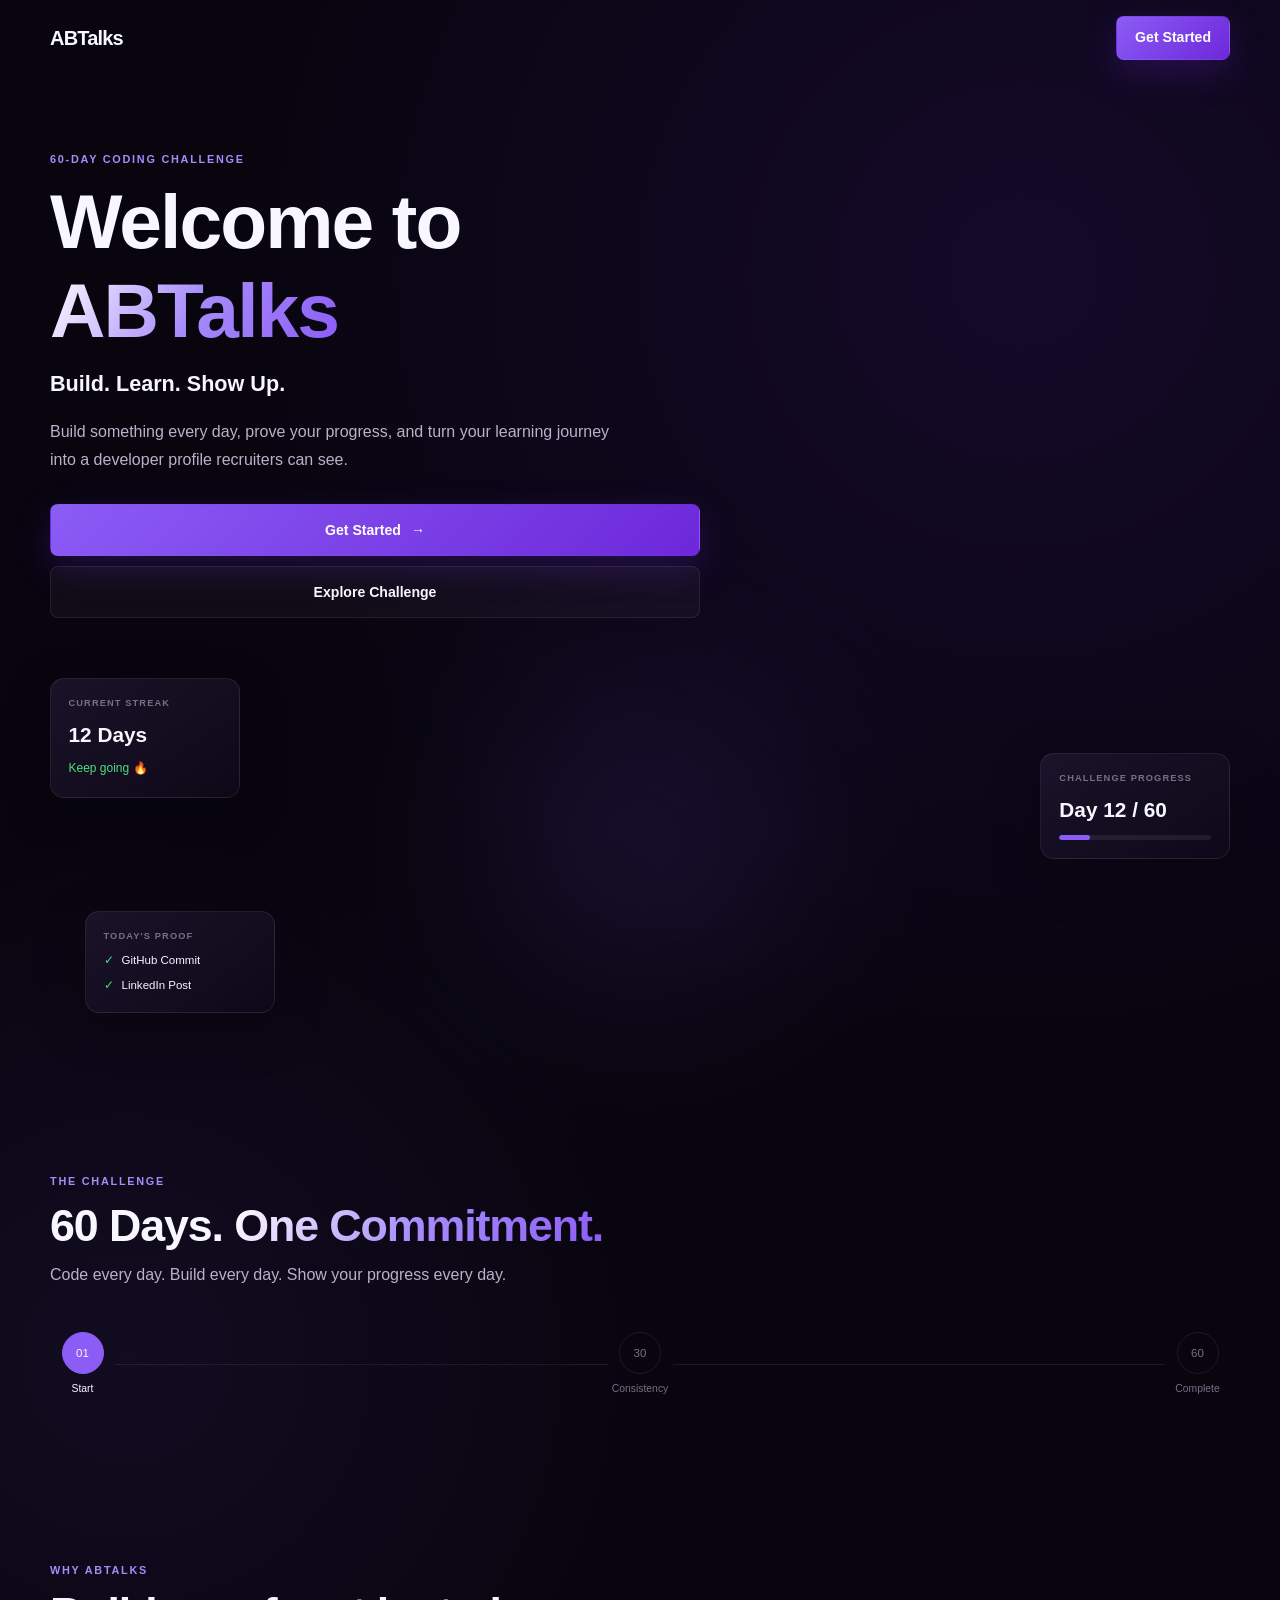
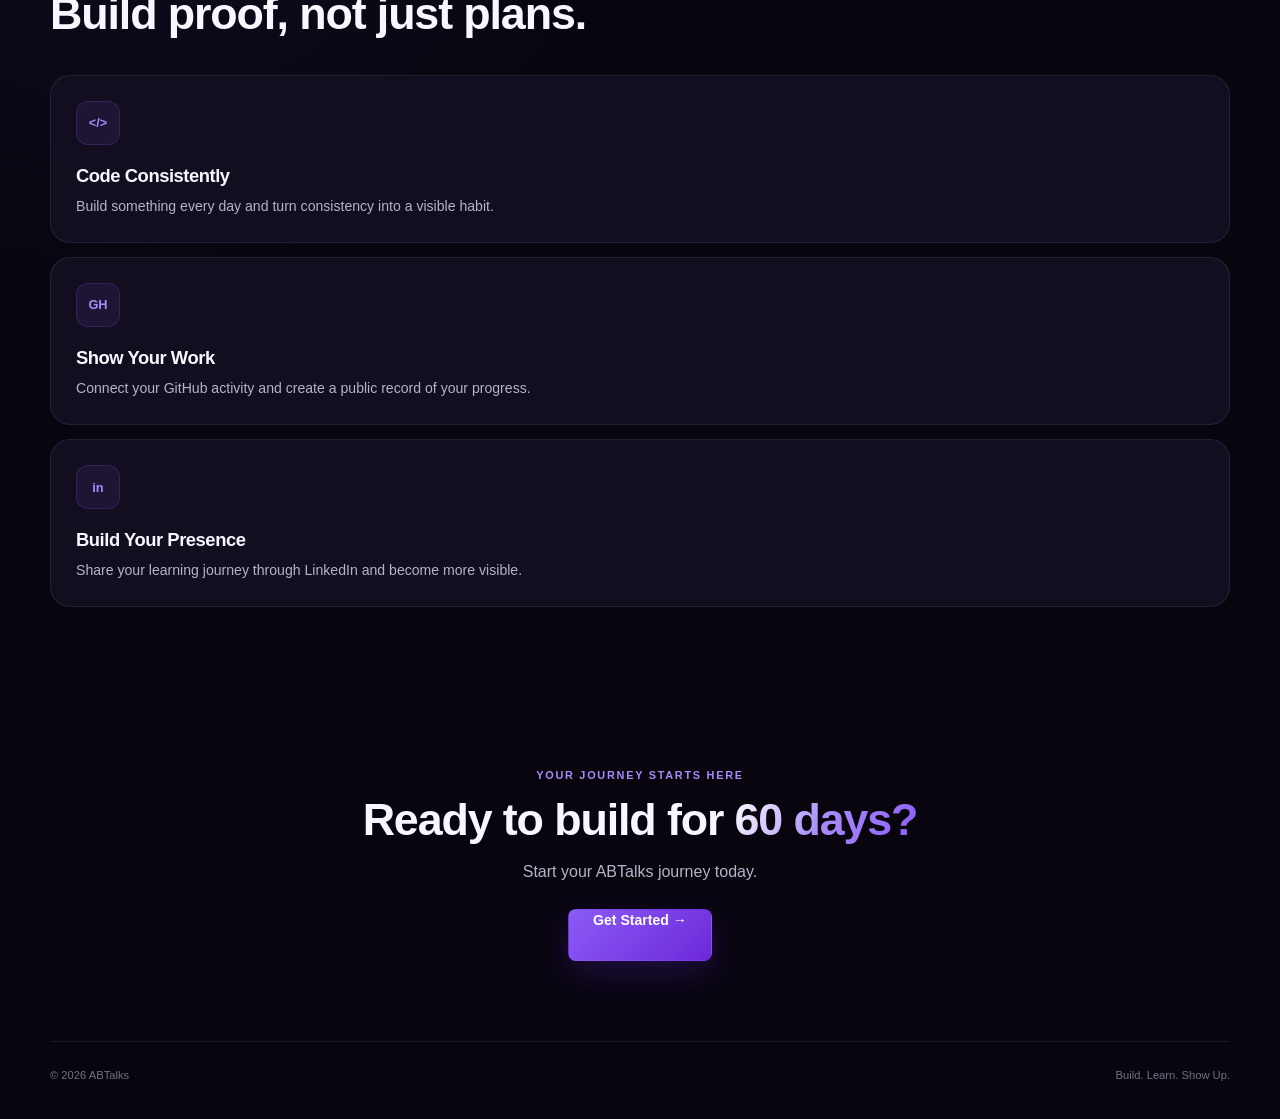
==== index.html @ b08df037 "Updated project structure and files" ====
<!DOCTYPE html>
<html lang="en">
<head>
    <meta charset="UTF-8">
    <meta name="viewport" content="width=device-width, initial-scale=1.0">

    <title>Welcome to ABTalks</title>

    <link rel="stylesheet" href="css/style.css">
    <link rel="stylesheet" href="css/responsive.css">
</head>

<body>

    <!-- =========================
         LANDING PAGE
    ========================== -->

    <main class="landing-page">

        <!-- Navigation -->
        <header class="landing-header">

            <div class="brand">
                <span class="brand-name">ABTalks</span>
            </div>

            <nav class="landing-nav">
                <a href="#home">Home</a>
                <a href="#challenge">Challenge</a>
                <a href="#features">Features</a>
                <a href="#about">About</a>
            </nav>

            <div class="header-actions">
                <a href="login.html" class="btn btn-secondary">
                    Sign In
                </a>

                <a href="login.html" class="btn btn-primary">
                    Get Started
                </a>
            </div>

        </header>


        <!-- Main Hero -->
        <section class="hero-section" id="home">

            <div class="hero-content">

                <span class="eyebrow">
                    60-DAY CODING CHALLENGE
                </span>

                <h1>
                    Welcome to
                    <span class="gradient-text">ABTalks</span>
                </h1>

                <p class="hero-title">
                    Build. Learn. Show Up.
                </p>

                <p class="hero-description">
                    Build something every day, prove your progress,
                    and turn your learning journey into a developer
                    profile recruiters can see.
                </p>

                <div class="hero-actions">

                    <a href="login.html" class="btn btn-primary btn-large">
                        Get Started
                        <span>→</span>
                    </a>

                    <a href="#challenge" class="btn btn-secondary btn-large">
                        Explore Challenge
                    </a>

                </div>

            </div>


            <!-- Hero Visual -->
            <div class="hero-visual">

                <div class="hero-glow"></div>

                <div class="floating-card streak-card">

                    <span class="card-label">
                        CURRENT STREAK
                    </span>

                    <strong>
                        12 Days
                    </strong>

                    <span class="card-status">
                        Keep going 🔥
                    </span>

                </div>


                <div class="floating-card progress-card">

                    <span class="card-label">
                        CHALLENGE PROGRESS
                    </span>

                    <strong>
                        Day 12 / 60
                    </strong>

                    <div class="mini-progress">
                        <span style="width: 20%;"></span>
                    </div>

                </div>


                <div class="floating-card proof-card">

                    <span class="card-label">
                        TODAY'S PROOF
                    </span>

                    <div class="proof-item">
                        <span>✓</span>
                        GitHub Commit
                    </div>

                    <div class="proof-item">
                        <span>✓</span>
                        LinkedIn Post
                    </div>

                </div>

            </div>

        </section>


        <!-- Challenge Section -->
        <section class="challenge-section" id="challenge">

            <div class="section-heading">

                <span class="eyebrow">
                    THE CHALLENGE
                </span>

                <h2>
                    60 Days.
                    <span class="gradient-text">
                        One Commitment.
                    </span>
                </h2>

                <p>
                    Code every day. Build every day.
                    Show your progress every day.
                </p>

            </div>


            <div class="challenge-timeline">

                <div class="timeline-item active">
                    <span class="timeline-number">01</span>
                    <span>Start</span>
                </div>

                <div class="timeline-line"></div>

                <div class="timeline-item">
                    <span class="timeline-number">30</span>
                    <span>Consistency</span>
                </div>

                <div class="timeline-line"></div>

                <div class="timeline-item">
                    <span class="timeline-number">60</span>
                    <span>Complete</span>
                </div>

            </div>

        </section>


        <!-- Features -->
        <section class="features-section" id="features">

            <div class="section-heading">

                <span class="eyebrow">
                    WHY ABTALKS
                </span>

                <h2>
                    Build proof,
                    not just plans.
                </h2>

            </div>


            <div class="feature-grid">

                <article class="feature-card">

                    <div class="feature-icon">
                        &lt;/&gt;
                    </div>

                    <h3>
                        Code Consistently
                    </h3>

                    <p>
                        Build something every day and turn
                        consistency into a visible habit.
                    </p>

                </article>


                <article class="feature-card">

                    <div class="feature-icon">
                        GH
                    </div>

                    <h3>
                        Show Your Work
                    </h3>

                    <p>
                        Connect your GitHub activity and
                        create a public record of your progress.
                    </p>

                </article>


                <article class="feature-card">

                    <div class="feature-icon">
                        in
                    </div>

                    <h3>
                        Build Your Presence
                    </h3>

                    <p>
                        Share your learning journey through
                        LinkedIn and become more visible.
                    </p>

                </article>

            </div>

        </section>


        <!-- Final CTA -->
        <section class="final-cta" id="about">

            <span class="eyebrow">
                YOUR JOURNEY STARTS HERE
            </span>

            <h2>
                Ready to build for
                <span class="gradient-text">
                    60 days?
                </span>
            </h2>

            <p>
                Start your ABTalks journey today.
            </p>

            <a href="login.html" class="btn btn-primary btn-large">
                Get Started
                <span>→</span>
            </a>

        </section>


        <!-- Footer -->
        <footer class="site-footer">

            <span>
                © 2026 ABTalks
            </span>

            <span>
                Build. Learn. Show Up.
            </span>

        </footer>

    </main>
    <script src="js/data.js"></script>
<script src="js/app.js"></script>

</body>
</html>
---- css/style.css ----
/* =========================================================
   ABTALKS — GLOBAL STYLES
   ========================================================= */

:root {
    /* Backgrounds */
    --bg-main: #08050f;
    --bg-secondary: #0d0918;
    --bg-card: #120d1f;
    --bg-card-hover: #171026;
    --bg-input: #0b0713;

    /* Purple */
    --purple: #8b5cf6;
    --purple-light: #a78bfa;
    --purple-dark: #6d28d9;
    --purple-glow: rgba(139, 92, 246, 0.25);

    /* Text */
    --text-primary: #f8f7ff;
    --text-secondary: #b8b2c8;
    --text-muted: #777084;

    /* Borders */
    --border: rgba(255, 255, 255, 0.08);
    --border-hover: rgba(139, 92, 246, 0.45);

    /* Status */
    --success: #4ade80;
    --warning: #facc15;
    --danger: #f87171;

    /* Layout */
    --max-width: 1180px;
    --nav-width: 76px;

    /* Radius */
    --radius-sm: 8px;
    --radius-md: 14px;
    --radius-lg: 20px;
    --radius-xl: 28px;

    /* Shadows */
    --shadow-card:
        0 15px 50px rgba(0, 0, 0, 0.25);

    --shadow-purple:
        0 12px 35px rgba(109, 40, 217, 0.25);

    /* Transition */
    --transition: 0.25s ease;
}


/* =========================================================
   RESET
   ========================================================= */

* {
    margin: 0;
    padding: 0;
    box-sizing: border-box;
}

html {
    scroll-behavior: smooth;
}

body {
    min-height: 100vh;

    background:
        radial-gradient(
            circle at 80% 10%,
            rgba(109, 40, 217, 0.13),
            transparent 30%
        ),
        radial-gradient(
            circle at 10% 50%,
            rgba(139, 92, 246, 0.08),
            transparent 30%
        ),
        var(--bg-main);

    color: var(--text-primary);

    font-family:
        Inter,
        -apple-system,
        BlinkMacSystemFont,
        "Segoe UI",
        sans-serif;

    line-height: 1.5;

    overflow-x: hidden;
}

button,
input,
select,
textarea {
    font: inherit;
}

button {
    cursor: pointer;
}

a {
    color: inherit;
    text-decoration: none;
}

img {
    max-width: 100%;
    display: block;
}


/* =========================================================
   TYPOGRAPHY
   ========================================================= */

h1,
h2,
h3 {
    line-height: 1.15;
    letter-spacing: -0.025em;
}

h1 {
    font-size: clamp(2.2rem, 8vw, 4.8rem);
}

h2 {
    font-size: clamp(1.6rem, 5vw, 2.8rem);
}

h3 {
    font-size: 1.15rem;
}

p {
    color: var(--text-secondary);
}

.gradient-text {
    background:
        linear-gradient(
            120deg,
            #ffffff,
            var(--purple-light),
            var(--purple)
        );

    -webkit-background-clip: text;
    background-clip: text;
    color: transparent;
}

.eyebrow {
    display: inline-block;

    margin-bottom: 10px;

    color: var(--purple-light);

    font-size: 0.68rem;
    font-weight: 700;

    letter-spacing: 0.16em;
    text-transform: uppercase;
}


/* =========================================================
   BUTTONS
   ========================================================= */

.btn {
    display: inline-flex;

    align-items: center;
    justify-content: center;
    gap: 10px;

    min-height: 44px;

    padding: 0 18px;

    border: 1px solid transparent;
    border-radius: var(--radius-sm);

    font-size: 0.88rem;
    font-weight: 650;

    transition:
        transform var(--transition),
        background var(--transition),
        border var(--transition),
        box-shadow var(--transition);

    white-space: nowrap;
}

.btn:hover {
    transform: translateY(-2px);
}

.btn-primary {
    color: white;

    background:
        linear-gradient(
            135deg,
            var(--purple),
            var(--purple-dark)
        );

    box-shadow: var(--shadow-purple);
}

.btn-primary:hover {
    box-shadow:
        0 15px 45px rgba(109, 40, 217, 0.38);
}

.btn-secondary {
    color: var(--text-primary);

    background: rgba(255, 255, 255, 0.035);

    border-color: var(--border);
}

.btn-secondary:hover {
    border-color: var(--border-hover);
    background: rgba(139, 92, 246, 0.08);
}

.btn-large {
    min-height: 52px;
    padding: 0 24px;
}

.btn-full {
    width: 100%;
}


/* =========================================================
   LANDING PAGE
   ========================================================= */

.landing-page {
    width: 100%;
}

.landing-header {
    width: min(
        calc(100% - 32px),
        var(--max-width)
    );

    margin: auto;

    min-height: 76px;

    display: flex;
    align-items: center;
    justify-content: space-between;

    gap: 20px;
}

.brand-name {
    font-size: 1.25rem;
    font-weight: 800;
    letter-spacing: -0.04em;
}

.landing-nav {
    display: none;
}

.header-actions {
    display: flex;
    gap: 8px;
}

.header-actions .btn-secondary {
    display: none;
}


/* =========================================================
   HERO
   ========================================================= */

.hero-section {
    width: min(
        calc(100% - 32px),
        var(--max-width)
    );

    margin: auto;

    min-height: 720px;

    display: grid;
    align-items: center;

    gap: 50px;

    padding: 70px 0;
}

.hero-content {
    max-width: 650px;
}

.hero-content h1 {
    margin-bottom: 14px;
}

.hero-title {
    margin-bottom: 18px;

    color: var(--text-primary);

    font-size: 1.35rem;
    font-weight: 650;
}

.hero-description {
    max-width: 580px;

    font-size: 1rem;
    line-height: 1.75;
}

.hero-actions {
    display: flex;
    flex-direction: column;

    gap: 10px;

    margin-top: 30px;
}

.hero-visual {
    position: relative;

    min-height: 350px;

    display: flex;
    align-items: center;
    justify-content: center;
}

.hero-glow {
    position: absolute;

    width: 230px;
    height: 230px;

    border-radius: 50%;

    background: var(--purple);

    filter: blur(110px);

    opacity: 0.22;
}

.floating-card {
    position: absolute;

    width: 190px;

    padding: 18px;

    background:
        linear-gradient(
            145deg,
            rgba(28, 20, 43, 0.95),
            rgba(14, 9, 25, 0.95)
        );

    border: 1px solid var(--border);

    border-radius: var(--radius-md);

    box-shadow: var(--shadow-card);

    backdrop-filter: blur(20px);
}

.streak-card {
    top: 10px;
    left: 0;
}

.progress-card {
    right: 0;
    top: 85px;
}

.proof-card {
    bottom: 5px;
    left: 35px;
}

.card-label {
    display: block;

    margin-bottom: 8px;

    color: var(--text-muted);

    font-size: 0.58rem;
    font-weight: 700;

    letter-spacing: 0.12em;
}

.floating-card strong {
    display: block;

    margin-bottom: 5px;

    font-size: 1.3rem;
}

.card-status {
    color: var(--success);

    font-size: 0.75rem;
}

.mini-progress {
    width: 100%;
    height: 5px;

    margin-top: 10px;

    overflow: hidden;

    background: rgba(255, 255, 255, 0.07);

    border-radius: 10px;
}

.mini-progress span {
    display: block;

    height: 100%;

    background: var(--purple);

    border-radius: inherit;
}

.proof-item {
    display: flex;

    align-items: center;
    gap: 8px;

    margin-top: 8px;

    font-size: 0.72rem;
}

.proof-item span {
    color: var(--success);
}


/* =========================================================
   LANDING SECTIONS
   ========================================================= */

.challenge-section,
.features-section,
.final-cta {
    width: min(
        calc(100% - 32px),
        var(--max-width)
    );

    margin: auto;

    padding: 80px 0;
}

.section-heading {
    max-width: 650px;

    margin-bottom: 35px;
}

.section-heading.left {
    text-align: left;
}

.section-heading p {
    margin-top: 12px;
}

.challenge-timeline {
    display: flex;
    align-items: center;

    width: 100%;

    margin-top: 45px;
}

.timeline-item {
    display: flex;
    flex-direction: column;

    align-items: center;

    gap: 7px;

    min-width: 65px;

    color: var(--text-muted);

    font-size: 0.65rem;
}

.timeline-number {
    display: grid;

    width: 42px;
    height: 42px;

    place-items: center;

    border: 1px solid var(--border);

    border-radius: 50%;

    font-size: 0.72rem;
}

.timeline-item.active {
    color: var(--text-primary);
}

.timeline-item.active .timeline-number {
    background: var(--purple);
    border-color: var(--purple);
}

.timeline-line {
    flex: 1;

    height: 1px;

    background: var(--border);
}

.feature-grid {
    display: grid;
    gap: 14px;
}

.feature-card {
    padding: 25px;

    background: var(--bg-card);

    border: 1px solid var(--border);

    border-radius: var(--radius-lg);

    transition:
        transform var(--transition),
        border var(--transition);
}

.feature-card:hover {
    transform: translateY(-4px);
    border-color: var(--border-hover);
}

.feature-icon {
    display: grid;

    width: 44px;
    height: 44px;

    margin-bottom: 20px;

    place-items: center;

    color: var(--purple-light);

    background: rgba(139, 92, 246, 0.1);

    border: 1px solid rgba(139, 92, 246, 0.2);

    border-radius: 12px;

    font-size: 0.8rem;
    font-weight: 800;
}

.feature-card p {
    margin-top: 10px;

    font-size: 0.88rem;
}

.final-cta {
    text-align: center;
}

.final-cta > * {
    display: block;
}

.final-cta h2 {
    margin-bottom: 15px;
}

.final-cta p {
    margin-bottom: 25px;
}

.final-cta .btn {
    width: fit-content;
    margin: auto;
}

.site-footer {
    width: min(
        calc(100% - 32px),
        var(--max-width)
    );

    margin: auto;

    padding: 25px 0 35px;

    display: flex;
    justify-content: space-between;

    color: var(--text-muted);

    border-top: 1px solid var(--border);

    font-size: 0.7rem;
}


/* =========================================================
   AUTH PAGE
   ========================================================= */

.auth-page {
    min-height: 100vh;

    display: flex;
    align-items: center;
    justify-content: center;

    padding: 30px 16px;

    position: relative;
}

.auth-page::before {
    content: "";

    position: fixed;

    width: 300px;
    height: 300px;

    top: -100px;
    right: -100px;

    background: var(--purple);

    filter: blur(130px);

    opacity: 0.14;

    pointer-events: none;
}

.auth-container {
    width: 100%;
    max-width: 430px;
}

.back-button {
    display: inline-flex;

    align-items: center;
    gap: 6px;

    color: var(--text-muted);

    font-size: 0.8rem;

    transition: color var(--transition);
}

.back-button:hover {
    color: var(--text-primary);
}

.auth-page > .back-button {
    position: absolute;

    top: 25px;
    left: 20px;
}

.auth-brand {
    margin-bottom: 50px;

    text-align: center;
}

.auth-brand .brand-name {
    display: block;

    margin-bottom: 5px;

    font-size: 1.5rem;
}

.brand-tagline {
    color: var(--text-muted);

    font-size: 0.7rem;
}

.auth-heading {
    margin-bottom: 30px;
}

.auth-heading h1 {
    font-size: 2.3rem;
}

.auth-heading p {
    margin-top: 10px;
}

.auth-form {
    display: grid;
    gap: 20px;
}

.form-group {
    display: grid;
    gap: 8px;
}

.form-group label {
    color: var(--text-secondary);

    font-size: 0.75rem;
    font-weight: 600;
}

.form-label-row {
    display: flex;
    justify-content: space-between;
}

.forgot-password {
    color: var(--purple-light);

    font-size: 0.7rem;
}

input,
select,
textarea {
    width: 100%;

    min-height: 48px;

    padding: 0 14px;

    color: var(--text-primary);

    background: var(--bg-input);

    border: 1px solid var(--border);

    border-radius: var(--radius-sm);

    outline: none;

    transition:
        border var(--transition),
        box-shadow var(--transition);
}

textarea {
    padding-top: 14px;
}

input::placeholder {
    color: var(--text-muted);
}

input:focus,
select:focus,
textarea:focus {
    border-color: var(--purple);

    box-shadow:
        0 0 0 3px rgba(139, 92, 246, 0.1);
}

select {
    cursor: pointer;
}

.password-input {
    position: relative;
}

.password-input input {
    padding-right: 65px;
}

.password-toggle {
    position: absolute;

    top: 50%;
    right: 12px;

    transform: translateY(-50%);

    border: 0;

    color: var(--purple-light);

    background: transparent;

    font-size: 0.7rem;
}

.auth-divider {
    display: flex;
    align-items: center;

    gap: 12px;

    color: var(--text-muted);
}

.auth-divider span {
    flex: 1;

    height: 1px;

    background: var(--border);
}

.auth-divider p {
    font-size: 0.7rem;
}

.auth-footer {
    display: flex;

    align-items: center;
    justify-content: center;

    gap: 6px;

    margin-top: 25px;

    font-size: 0.75rem;
}

.auth-footer p {
    color: var(--text-muted);
}

.create-account {
    color: var(--purple-light);
}


/* =========================================================
   APP LAYOUT
   ========================================================= */

.app-page {
    min-height: 100vh;
}

.navigation-rail {
    display: none;
}

.app-content {
    width: min(
        calc(100% - 32px),
        var(--max-width)
    );

    margin: auto;

    padding: 35px 0 70px;
}

.app-header,
.dashboard-header,
.challenge-header {
    display: flex;

    align-items: flex-start;
    justify-content: space-between;

    gap: 20px;

    margin-bottom: 35px;
}

.app-header h1,
.dashboard-header h1,
.challenge-header h1 {
    margin-bottom: 10px;

    font-size: 2rem;
}

.header-profile {
    flex-shrink: 0;
}

.profile-avatar {
    display: grid;

    width: 40px;
    height: 40px;

    place-items: center;

    color: white;

    background:
        linear-gradient(
            135deg,
            var(--purple),
            var(--purple-dark)
        );

    border-radius: 50%;

    font-size: 0.8rem;
    font-weight: 700;
}


/* =========================================================
   SETUP PROGRESS
   ========================================================= */

.setup-progress {
    margin-bottom: 45px;
}

.progress-header {
    display: flex;

    justify-content: space-between;

    margin-bottom: 9px;

    color: var(--text-muted);

    font-size: 0.68rem;
}

.progress-track,
.large-progress {
    width: 100%;

    height: 6px;

    overflow: hidden;

    background: rgba(255, 255, 255, 0.07);

    border-radius: 10px;
}

.progress-fill,
.large-progress span {
    display: block;

    height: 100%;

    background:
        linear-gradient(
            90deg,
            var(--purple-dark),
            var(--purple-light)
        );

    border-radius: inherit;
}


/* =========================================================
   MODULES
   ========================================================= */

.module-list {
    display: grid;
    gap: 14px;
}

.module-card {
    padding: 22px;

    background: var(--bg-card);

    border: 1px solid var(--border);

    border-radius: var(--radius-lg);

    transition:
        border var(--transition),
        transform var(--transition),
        background var(--transition);
}

.module-card:hover {
    transform: translateY(-3px);

    border-color: var(--border-hover);

    background: var(--bg-card-hover);
}

.module-card-top {
    display: flex;

    align-items: center;
    justify-content: space-between;

    margin-bottom: 20px;
}

.module-icon,
.connection-icon,
.submission-icon {
    display: grid;

    width: 48px;
    height: 48px;

    place-items: center;

    color: var(--purple-light);

    background: rgba(139, 92, 246, 0.1);

    border: 1px solid rgba(139, 92, 246, 0.18);

    border-radius: 14px;

    font-size: 0.8rem;
    font-weight: 800;
}

.module-status,
.status-badge,
.connection-badge,
.submission-status {
    padding: 5px 9px;

    color: var(--text-muted);

    background: rgba(255, 255, 255, 0.04);

    border: 1px solid var(--border);

    border-radius: 100px;

    font-size: 0.58rem;
    font-weight: 700;

    letter-spacing: 0.06em;
}

.module-content p {
    margin-top: 8px;

    font-size: 0.82rem;
}

.module-action {
    display: flex;

    align-items: center;
    justify-content: space-between;

    margin-top: 22px;

    padding-top: 17px;

    color: var(--purple-light);

    border-top: 1px solid var(--border);

    font-size: 0.78rem;
    font-weight: 650;
}

.module-footer {
    display: flex;

    flex-direction: column;

    gap: 15px;

    margin-top: 30px;

    padding-top: 25px;

    border-top: 1px solid var(--border);
}

.module-footer p {
    font-size: 0.72rem;
}


/* =========================================================
   PLATFORM SETUP
   ========================================================= */

.setup-section,
.profile-form-section,
.saved-profiles-section,
.connection-section,
.profile-result-section,
.github-result-section {
    margin-bottom: 45px;
}

.platform-grid {
    display: grid;

    grid-template-columns: repeat(2, 1fr);

    gap: 10px;
}

.platform-card {
    display: flex;

    flex-direction: column;

    align-items: flex-start;

    gap: 12px;

    min-height: 115px;

    padding: 16px;

    color: var(--text-primary);

    background: var(--bg-card);

    border: 1px solid var(--border);

    border-radius: var(--radius-md);

    text-align: left;

    transition: var(--transition);
}

.platform-card:hover,
.platform-card.selected {
    border-color: var(--purple);

    background: rgba(139, 92, 246, 0.08);
}

.platform-icon {
    display: grid;

    width: 34px;
    height: 34px;

    place-items: center;

    color: var(--purple-light);

    background: rgba(139, 92, 246, 0.1);

    border-radius: 9px;

    font-size: 0.65rem;
    font-weight: 800;
}

.platform-name {
    font-size: 0.78rem;
    font-weight: 650;
}

.setup-form {
    display: grid;
    gap: 18px;
}


/* =========================================================
   SAVED PROFILES / EMPTY STATE
   ========================================================= */

.saved-profile-list {
    display: grid;
    gap: 10px;
}

.empty-state {
    padding: 35px 20px;

    text-align: center;

    background: rgba(255, 255, 255, 0.02);

    border: 1px dashed var(--border);

    border-radius: var(--radius-md);
}

.empty-icon {
    margin-bottom: 12px;

    color: var(--text-muted);

    font-size: 1.3rem;
}

.empty-state h3 {
    font-size: 0.95rem;
}

.empty-state p {
    margin-top: 5px;

    font-size: 0.72rem;
}

.setup-navigation {
    display: flex;

    justify-content: space-between;

    gap: 10px;

    margin-top: 40px;
}


/* =========================================================
   CONNECTION
   ========================================================= */

.connection-section {
    display: flex;
    justify-content: center;
}

.connection-card {
    width: 100%;
    max-width: 600px;

    padding: 28px;

    background: var(--bg-card);

    border: 1px solid var(--border);

    border-radius: var(--radius-xl);

    box-shadow: var(--shadow-card);
}

.connection-card .connection-icon {
    margin-bottom: 20px;
}

.connection-card h2 {
    margin-top: 14px;

    font-size: 1.65rem;
}

.connection-card > p {
    margin: 10px 0 25px;

    font-size: 0.82rem;
}

.linkedin-icon {
    color: #b7a1ff;
}

.github-icon {
    color: #e4ddff;
}


/* =========================================================
   STATS
   ========================================================= */

.stats-grid {
    display: grid;

    grid-template-columns: repeat(2, 1fr);

    gap: 10px;
}

.stat-card {
    padding: 18px;

    background: var(--bg-card);

    border: 1px solid var(--border);

    border-radius: var(--radius-md);
}

.stat-value {
    display: block;

    margin-bottom: 4px;

    color: var(--text-primary);

    font-size: 1.5rem;
    font-weight: 750;
}

.stat-label {
    display: block;

    color: var(--text-muted);

    font-size: 0.6rem;
    font-weight: 700;

    letter-spacing: 0.08em;

    text-transform: uppercase;
}


/* =========================================================
   LINKEDIN PROFILE
   ========================================================= */

.linkedin-profile-card {
    padding: 22px;

    background: var(--bg-card);

    border: 1px solid var(--border);

    border-radius: var(--radius-lg);
}

.profile-summary {
    display: flex;

    align-items: center;

    gap: 14px;

    margin-bottom: 25px;
}

.large-avatar {
    display: grid;

    width: 54px;
    height: 54px;

    flex-shrink: 0;

    place-items: center;

    color: white;

    background:
        linear-gradient(
            135deg,
            var(--purple),
            var(--purple-dark)
        );

    border-radius: 50%;

    font-weight: 700;
}

.profile-summary h3 {
    font-size: 1rem;
}

.profile-summary p {
    font-size: 0.72rem;
}

.verified-status {
    display: inline-block;

    margin-top: 5px;

    color: var(--success);

    font-size: 0.65rem;
}

.profile-sync {
    display: flex;

    justify-content: space-between;

    margin-top: 25px;

    color: var(--text-muted);

    font-size: 0.7rem;
}


/* =========================================================
   GITHUB ACTIVITY
   ========================================================= */

.activity-card {
    margin-top: 14px;

    padding: 22px;

    background: var(--bg-card);

    border: 1px solid var(--border);

    border-radius: var(--radius-lg);
}

.activity-header {
    display: flex;

    align-items: center;
    justify-content: space-between;

    margin-bottom: 20px;
}

.activity-status {
    color: var(--success);

    font-size: 0.68rem;
}

.activity-list {
    display: grid;
    gap: 15px;
}

.activity-item {
    display: flex;

    align-items: flex-start;

    gap: 12px;
}

.activity-dot {
    width: 8px;
    height: 8px;

    margin-top: 6px;

    flex-shrink: 0;

    background: var(--purple);

    border-radius: 50%;
}

.activity-item strong {
    font-size: 0.78rem;
}

.activity-item p {
    margin-top: 2px;

    font-size: 0.68rem;
}


/* =========================================================
   DASHBOARD
   ========================================================= */

.dashboard-header-actions {
    display: flex;

    align-items: center;

    gap: 10px;
}

.streak-hero {
    position: relative;

    display: flex;

    align-items: center;
    justify-content: space-between;

    min-height: 200px;

    margin-bottom: 14px;

    padding: 25px;

    overflow: hidden;

    background:
        radial-gradient(
            circle at 80% 50%,
            rgba(139, 92, 246, 0.22),
            transparent 40%
        ),
        var(--bg-card);

    border: 1px solid var(--border);

    border-radius: var(--radius-xl);
}

.streak-number {
    display: inline-block;

    margin-top: 5px;

    color: var(--text-primary);

    font-size: 4rem;
    font-weight: 800;

    line-height: 0.9;
}

.streak-label {
    color: var(--purple-light);

    font-size: 0.8rem;
}

.streak-info p {
    margin-top: 12px;

    max-width: 230px;

    font-size: 0.7rem;
}

.streak-ring {
    display: grid;

    width: 100px;
    height: 100px;

    place-items: center;

    background:
        radial-gradient(
            circle,
            var(--bg-main) 55%,
            transparent 56%
        );

    border: 2px solid var(--purple);

    border-radius: 50%;

    box-shadow:
        0 0 40px rgba(139, 92, 246, 0.25);
}

.streak-ring span {
    font-size: 1.8rem;
}

.dashboard-card {
    margin-bottom: 14px;

    padding: 22px;

    background: var(--bg-card);

    border: 1px solid var(--border);

    border-radius: var(--radius-lg);
}

.card-header {
    display: flex;

    align-items: flex-start;
    justify-content: space-between;

    gap: 15px;

    margin-bottom: 20px;
}

.card-header h2 {
    font-size: 1.25rem;
}

.card-header > strong {
    color: var(--purple-light);

    font-size: 1rem;
}

.progress-meta {
    display: flex;

    justify-content: space-between;

    margin-top: 10px;

    color: var(--text-muted);

    font-size: 0.65rem;
}

.task-description {
    margin-bottom: 18px;

    font-size: 0.8rem;

    line-height: 1.7;
}

.task-meta {
    display: flex;

    flex-wrap: wrap;

    gap: 8px;

    margin-bottom: 20px;
}

.task-meta span {
    padding: 6px 9px;

    color: var(--text-muted);

    background: rgba(255, 255, 255, 0.035);

    border: 1px solid var(--border);

    border-radius: 6px;

    font-size: 0.62rem;
}

.completion-count {
    color: var(--purple-light);

    font-size: 0.8rem;
    font-weight: 700;
}

.check-list {
    display: grid;
    gap: 10px;
}

.check-item {
    display: flex;

    align-items: center;

    gap: 10px;

    padding: 12px;

    background: rgba(255, 255, 255, 0.025);

    border: 1px solid var(--border);

    border-radius: 8px;

    color: var(--text-secondary);

    font-size: 0.75rem;
}

.check-item input {
    width: 15px;
    height: 15px;

    min-height: unset;
}

.dashboard-stats {
    display: grid;

    grid-template-columns: repeat(3, 1fr);

    gap: 10px;

    margin-bottom: 14px;
}

.dashboard-stats .stat-card {
    padding: 16px 12px;
}

.dashboard-stats .stat-value {
    font-size: 1.25rem;
}

.stat-change {
    display: block;

    margin-top: 4px;

    color: var(--success);

    font-size: 0.58rem;
}

.achievements-card {
    margin-bottom: 0;
}

.achievement-list {
    display: grid;
    gap: 12px;
}

.achievement-item {
    display: flex;

    align-items: center;

    gap: 12px;

    padding: 12px;

    background: rgba(255, 255, 255, 0.025);

    border-radius: 10px;
}

.achievement-icon {
    display: grid;

    width: 38px;
    height: 38px;

    flex-shrink: 0;

    place-items: center;

    background: rgba(139, 92, 246, 0.1);

    border-radius: 10px;
}

.achievement-item strong {
    font-size: 0.76rem;
}

.achievement-item p {
    margin-top: 2px;

    font-size: 0.63rem;
}


/* =========================================================
   CHALLENGE DAY
   ========================================================= */

.challenge-header {
    align-items: center;
}

.challenge-header .back-button {
    margin-bottom: 18px;
}

.day-indicator {
    display: flex;

    align-items: baseline;

    color: var(--purple-light);
}

.day-indicator span {
    font-size: 2.5rem;
    font-weight: 800;
}

.day-indicator small {
    color: var(--text-muted);

    font-size: 0.8rem;
}

.challenge-task-card,
.challenge-section-card,
.submission-card,
.submission-summary,
.completion-state {
    margin-bottom: 14px;

    padding: 24px;

    background: var(--bg-card);

    border: 1px solid var(--border);

    border-radius: var(--radius-lg);
}

.task-card-header,
.submission-header,
.summary-header {
    display: flex;

    align-items: flex-start;
    justify-content: space-between;

    gap: 15px;

    margin-bottom: 20px;
}

.challenge-task-card h2 {
    margin-bottom: 12px;

    font-size: 1.55rem;
}

.challenge-task-card > p {
    font-size: 0.8rem;

    line-height: 1.75;
}

.challenge-meta {
    display: grid;

    grid-template-columns: repeat(3, 1fr);

    gap: 8px;

    margin-top: 25px;

    padding-top: 20px;

    border-top: 1px solid var(--border);
}

.challenge-meta div {
    display: flex;
    flex-direction: column;

    gap: 4px;
}

.challenge-meta span {
    color: var(--text-muted);

    font-size: 0.55rem;
    font-weight: 700;

    letter-spacing: 0.08em;
}

.challenge-meta strong {
    color: var(--text-secondary);

    font-size: 0.65rem;
}

.requirement-list {
    display: grid;
    gap: 10px;
}

.requirement-item {
    display: flex;

    gap: 13px;

    padding: 14px;

    background: rgba(255, 255, 255, 0.025);

    border-radius: 10px;
}

.requirement-number {
    color: var(--purple-light);

    font-size: 0.68rem;
    font-weight: 750;
}

.requirement-item strong {
    font-size: 0.75rem;
}

.requirement-item p {
    margin-top: 3px;

    font-size: 0.65rem;
}

.proof-section {
    margin-top: 40px;
}

.submission-card {
    padding: 20px;
}

.submission-header {
    justify-content: flex-start;

    margin-bottom: 22px;
}

.submission-header h3 {
    font-size: 0.95rem;
}

.submission-status {
    display: inline-block;

    margin-top: 4px;
}

.submission-card .form-group {
    margin-bottom: 15px;
}

.summary-header {
    margin-bottom: 15px;
}

.summary-header h2 {
    font-size: 1.2rem;
}

.summary-header > strong {
    color: var(--purple-light);

    font-size: 0.9rem;
}

.submission-summary p {
    margin: 15px 0 20px;

    font-size: 0.7rem;
}

.completion-state {
    padding: 45px 25px;

    text-align: center;
}

.completion-icon {
    display: grid;

    width: 65px;
    height: 65px;

    margin: 0 auto 20px;

    place-items: center;

    color: var(--success);

    background: rgba(74, 222, 128, 0.08);

    border: 1px solid rgba(74, 222, 128, 0.2);

    border-radius: 50%;

    font-size: 1.4rem;
}

.completion-state h2 {
    margin-bottom: 10px;
}

.completion-state p {
    max-width: 400px;

    margin: 0 auto 25px;

    font-size: 0.78rem;
}

.hidden {
    display: none !important;
}


/* =========================================================
   DISABLED
   ========================================================= */

button:disabled,
.btn:disabled {
    cursor: not-allowed;

    opacity: 0.45;

    transform: none;
}
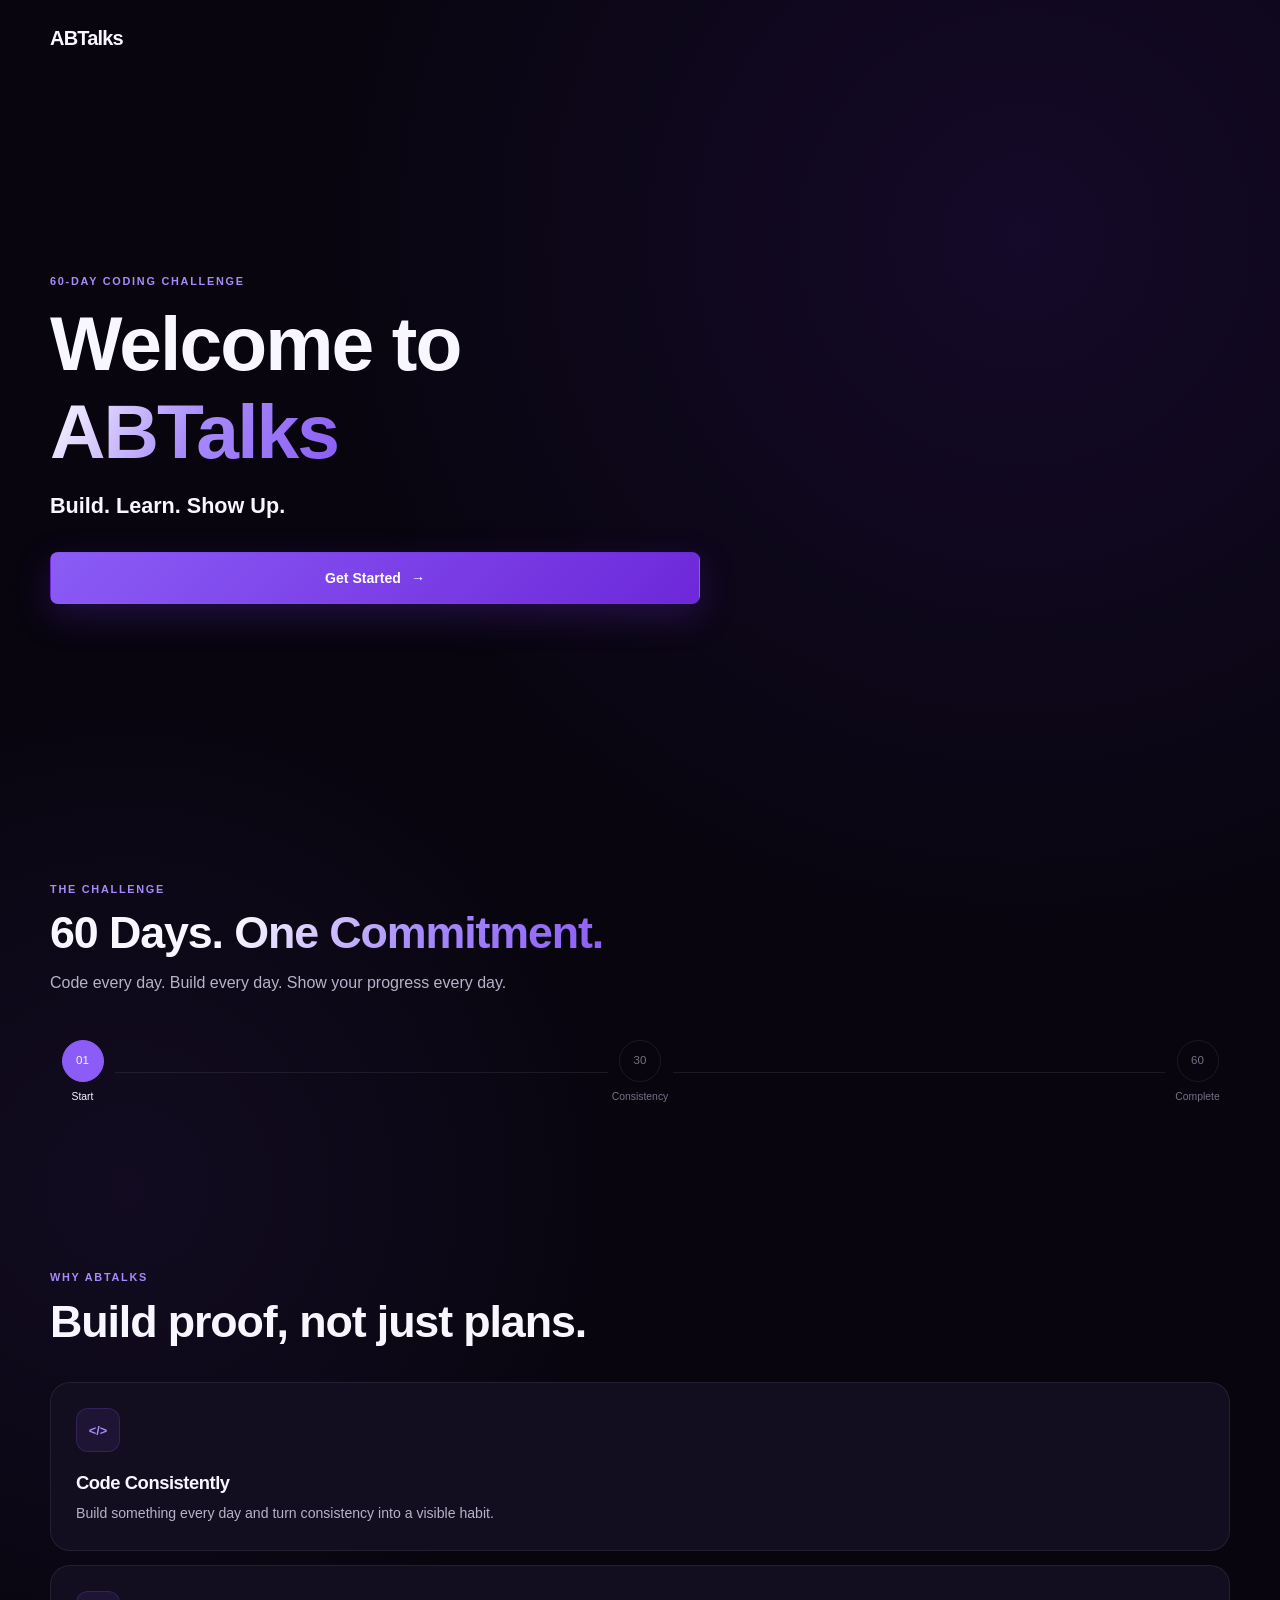
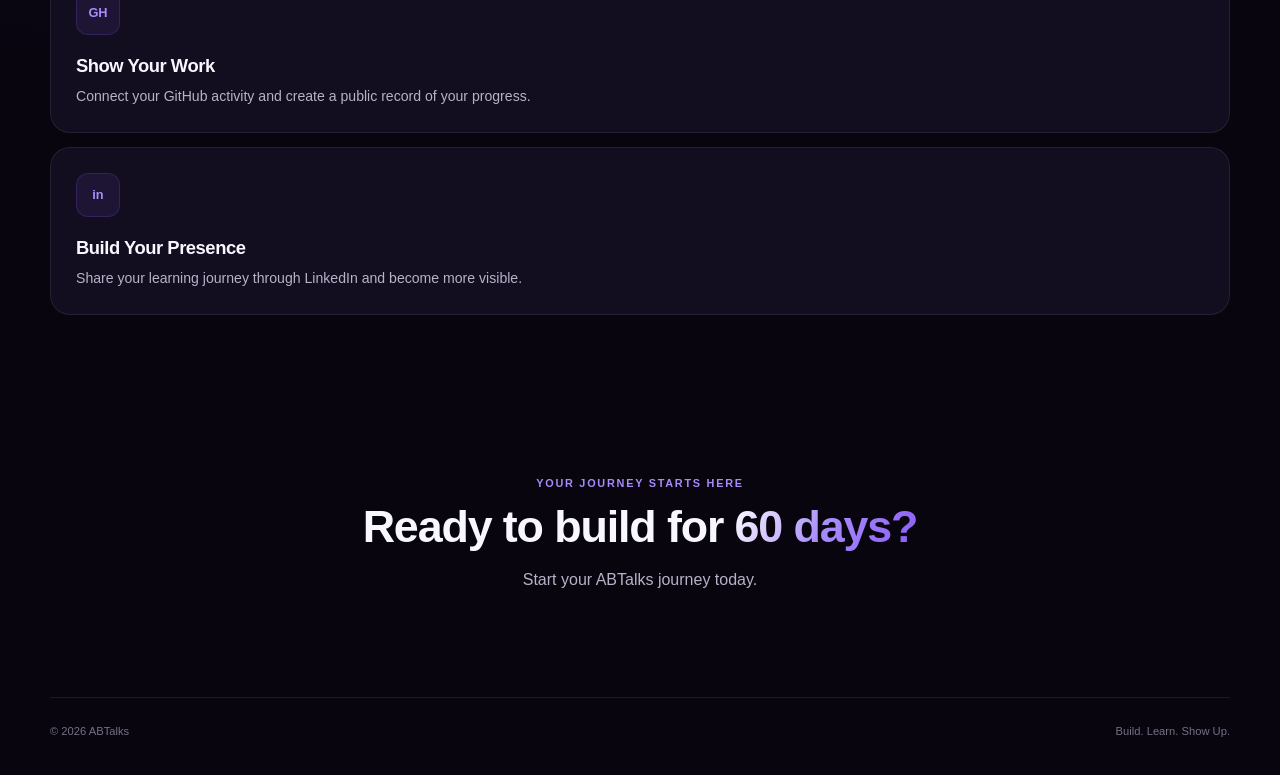
==== commit 6144eacb: "Removed repetitive features" ====
--- a/index.html
+++ b/index.html
@@ -37,9 +37,6 @@
                     Sign In
                 </a>
 
-                <a href="login.html" class="btn btn-primary">
-                    Get Started
-                </a>
             </div>
 
         </header>
@@ -63,11 +60,7 @@
                     Build. Learn. Show Up.
                 </p>
 
-                <p class="hero-description">
-                    Build something every day, prove your progress,
-                    and turn your learning journey into a developer
-                    profile recruiters can see.
-                </p>
+             
 
                 <div class="hero-actions">
 
@@ -76,74 +69,11 @@
                         <span>→</span>
                     </a>
 
-                    <a href="#challenge" class="btn btn-secondary btn-large">
-                        Explore Challenge
-                    </a>
-
-                </div>
-
-            </div>
-
-
-            <!-- Hero Visual -->
-            <div class="hero-visual">
-
-                <div class="hero-glow"></div>
-
-                <div class="floating-card streak-card">
-
-                    <span class="card-label">
-                        CURRENT STREAK
-                    </span>
-
-                    <strong>
-                        12 Days
-                    </strong>
-
-                    <span class="card-status">
-                        Keep going 🔥
-                    </span>
-
-                </div>
-
-
-                <div class="floating-card progress-card">
-
-                    <span class="card-label">
-                        CHALLENGE PROGRESS
-                    </span>
-
-                    <strong>
-                        Day 12 / 60
-                    </strong>
-
-                    <div class="mini-progress">
-                        <span style="width: 20%;"></span>
-                    </div>
-
-                </div>
-
-
-                <div class="floating-card proof-card">
-
-                    <span class="card-label">
-                        TODAY'S PROOF
-                    </span>
-
-                    <div class="proof-item">
-                        <span>✓</span>
-                        GitHub Commit
-                    </div>
-
-                    <div class="proof-item">
-                        <span>✓</span>
-                        LinkedIn Post
-                    </div>
-
-                </div>
-
-            </div>
-
+                   
+
+                </div>
+
+            </div>
         </section>
 
 
@@ -292,11 +222,7 @@
                 Start your ABTalks journey today.
             </p>
 
-            <a href="login.html" class="btn btn-primary btn-large">
-                Get Started
-                <span>→</span>
-            </a>
-
+           
         </section>
 
 
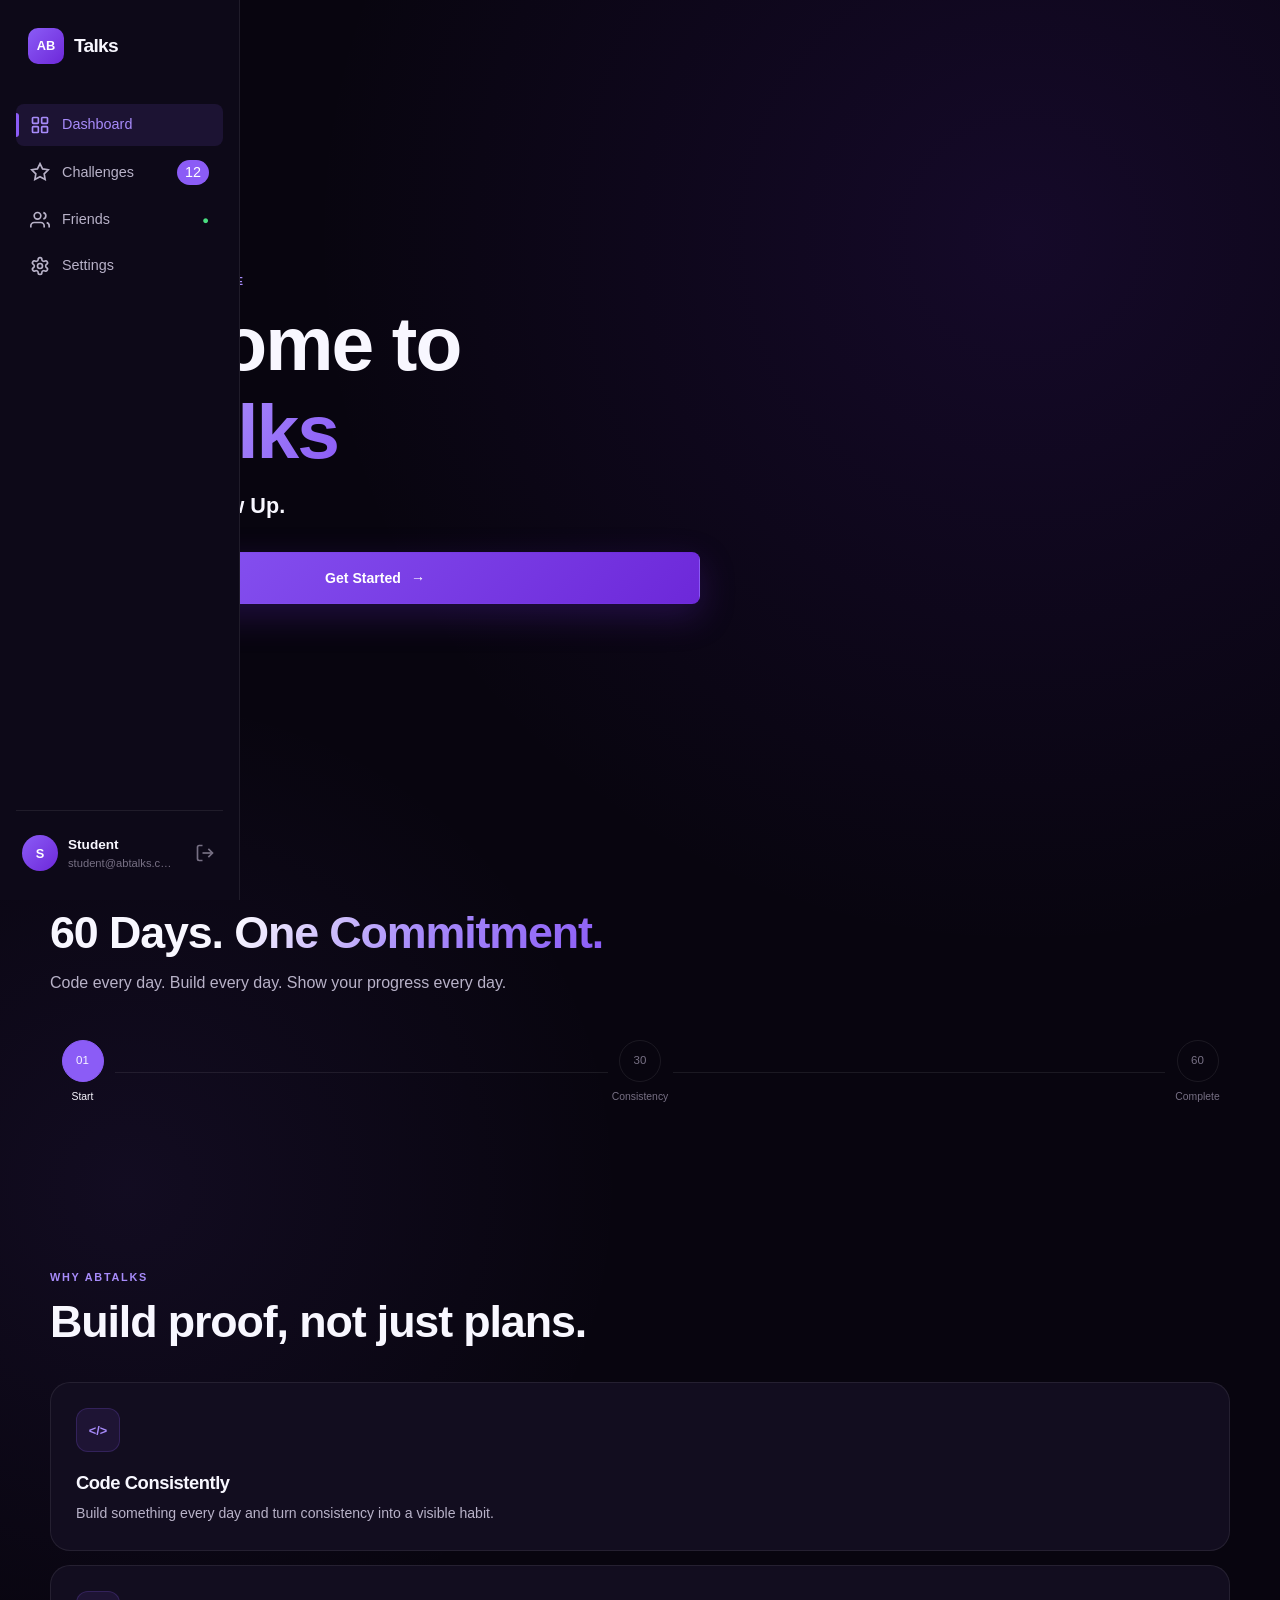
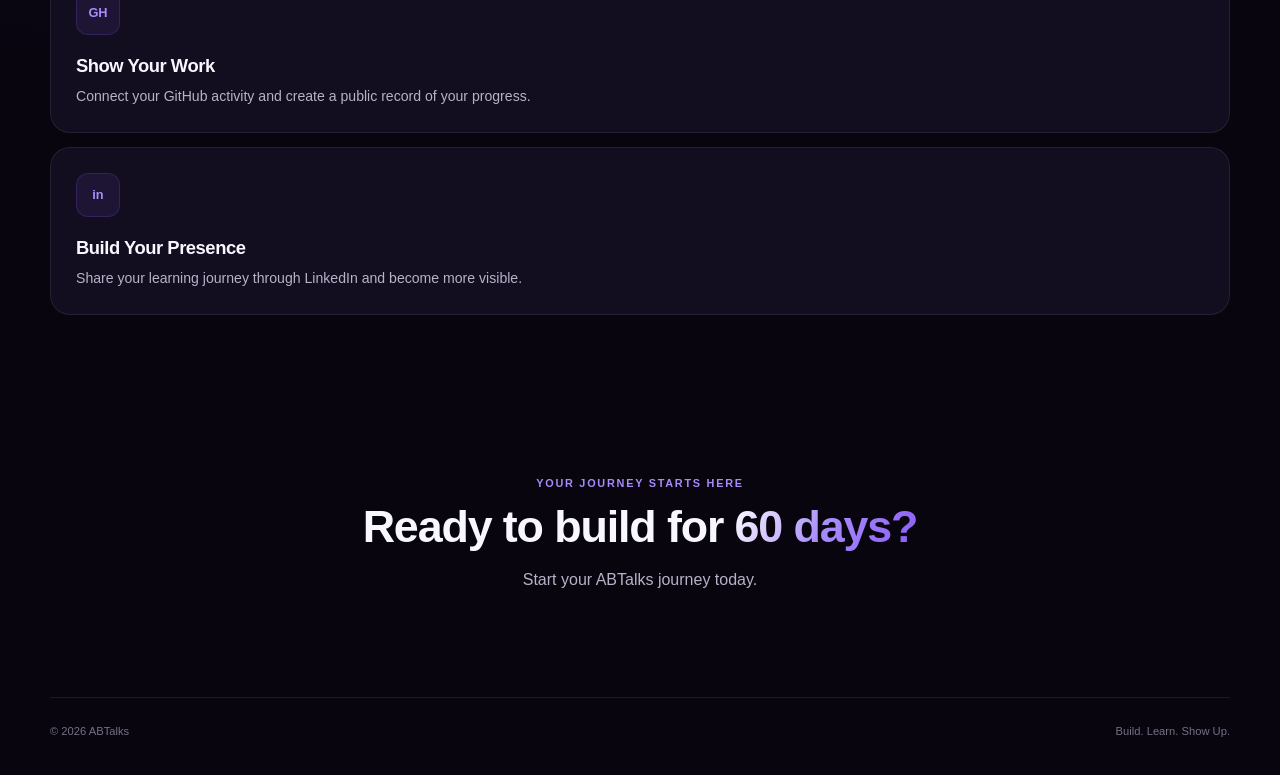
==== commit 0badf46d: "Navigation bar include" ====
--- a/index.html
+++ b/index.html
@@ -8,9 +8,98 @@
 
     <link rel="stylesheet" href="css/style.css">
     <link rel="stylesheet" href="css/responsive.css">
+        <link rel="stylesheet" href="css/sidebar.css"> 
+
+
 </head>
 
 <body>
+     <!-- ============================================================
+         SIDEBAR (Desktop & Tablet) - ALWAYS VISIBLE ON DESKTOP
+         ============================================================ -->
+    <aside class="sidebar-nav" id="sidebarNav">
+        <div class="sidebar-brand">
+            <span class="brand-icon">AB</span>
+            <span class="brand-name">Talks</span>
+        </div>
+        <nav class="sidebar-menu">
+            <a href="dashboard.html" class="sidebar-link active" data-page="dashboard">
+                <svg class="sidebar-icon" viewBox="0 0 24 24" fill="none" stroke="currentColor" stroke-width="2">
+                    <rect x="3" y="3" width="7" height="7" rx="1"/>
+                    <rect x="14" y="3" width="7" height="7" rx="1"/>
+                    <rect x="3" y="14" width="7" height="7" rx="1"/>
+                    <rect x="14" y="14" width="7" height="7" rx="1"/>
+                </svg>
+                <span>Dashboard</span>
+            </a>
+            <a href="challenges.html" class="sidebar-link" data-page="challenges">
+                <svg class="sidebar-icon" viewBox="0 0 24 24" fill="none" stroke="currentColor" stroke-width="2">
+                    <path d="M12 2L15.09 8.26L22 9.27L17 14.14L18.18 21.02L12 17.77L5.82 21.02L7 14.14L2 9.27L8.91 8.26L12 2Z"/>
+                </svg>
+                <span>Challenges</span>
+                <span class="badge">12</span>
+            </a>
+            <a href="friends.html" class="sidebar-link" data-page="friends">
+                <svg class="sidebar-icon" viewBox="0 0 24 24" fill="none" stroke="currentColor" stroke-width="2">
+                    <path d="M17 21v-2a4 4 0 0 0-4-4H5a4 4 0 0 0-4 4v2"/>
+                    <circle cx="9" cy="7" r="4"/>
+                    <path d="M23 21v-2a4 4 0 0 0-3-3.87"/>
+                    <path d="M16 3.13a4 4 0 0 1 0 7.75"/>
+                </svg>
+                <span>Friends</span>
+                <span class="badge online-dot">●</span>
+            </a>
+            <a href="settings.html" class="sidebar-link" data-page="settings">
+                <svg class="sidebar-icon" viewBox="0 0 24 24" fill="none" stroke="currentColor" stroke-width="2">
+                    <path d="M12.22 2h-.44a2 2 0 0 0-2 2v.18a2 2 0 0 1-1 1.73l-.43.25a2 2 0 0 1-2 0l-.15-.08a2 2 0 0 0-2.73.73l-.22.38a2 2 0 0 0 .73 2.73l.15.1a2 2 0 0 1 1 1.72v.51a2 2 0 0 1-1 1.74l-.15.09a2 2 0 0 0-.73 2.73l.22.38a2 2 0 0 0 2.73.73l.15-.08a2 2 0 0 1 2 0l.43.25a2 2 0 0 1 1 1.73V20a2 2 0 0 0 2 2h.44a2 2 0 0 0 2-2v-.18a2 2 0 0 1 1-1.73l.43-.25a2 2 0 0 1 2 0l.15.08a2 2 0 0 0 2.73-.73l.22-.39a2 2 0 0 0-.73-2.73l-.15-.08a2 2 0 0 1-1-1.74v-.5a2 2 0 0 1 1-1.74l.15-.09a2 2 0 0 0 .73-2.73l-.22-.38a2 2 0 0 0-2.73-.73l-.15.08a2 2 0 0 1-2 0l-.43-.25a2 2 0 0 1-1-1.73V4a2 2 0 0 0-2-2z"/>
+                    <circle cx="12" cy="12" r="3"/>
+                </svg>
+                <span>Settings</span>
+            </a>
+        </nav>
+        <div class="sidebar-footer">
+            <div class="user-profile">
+                <div class="user-avatar">S</div>
+                <div class="user-info">
+                    <span class="user-name">Student</span>
+                    <span class="user-email">student@abtalks.com</span>
+                </div>
+            </div>
+            <button class="logout-btn" title="Logout">
+                <svg viewBox="0 0 24 24" fill="none" stroke="currentColor" stroke-width="2">
+                    <path d="M9 21H5a2 2 0 0 1-2-2V5a2 2 0 0 1 2-2h4"/>
+                    <polyline points="16 17 21 12 16 7"/>
+                    <line x1="21" y1="12" x2="9" y2="12"/>
+                </svg>
+            </button>
+        </div>
+    </aside>
+    <div class="sidebar-overlay" id="sidebarOverlay"></div>
+    <button class="sidebar-toggle" id="sidebarToggle" aria-label="Toggle sidebar">☰</button>
+
+    <!-- ============================================================
+         MOBILE BOTTOM NAVIGATION (Shows on mobile only)
+         ============================================================ -->
+    <nav class="mobile-bottom-nav" id="mobileBottomNav">
+        <a href="dashboard.html" class="mobile-nav-item active" data-page="dashboard">
+            <span class="nav-icon">⌂</span>
+            <span class="nav-label">Home</span>
+        </a>
+        <a href="challenges.html" class="mobile-nav-item" data-page="challenges">
+            <span class="nav-icon">✦</span>
+            <span class="nav-label">Challenges</span>
+            <span class="nav-badge">12</span>
+        </a>
+        <a href="friends.html" class="mobile-nav-item" data-page="friends">
+            <span class="nav-icon">👥</span>
+            <span class="nav-label">Friends</span>
+            <span class="nav-badge online-dot">●</span>
+        </a>
+        <a href="settings.html" class="mobile-nav-item" data-page="settings">
+            <span class="nav-icon">⚙</span>
+            <span class="nav-label">Settings</span>
+        </a>
+    </nav>
 
     <!-- =========================
          LANDING PAGE
@@ -242,6 +331,8 @@
     </main>
     <script src="js/data.js"></script>
 <script src="js/app.js"></script>
+ <script src="js/sidebar.js"></script>
+
 
 </body>
 </html>
--- a/css/style.css
+++ b/css/style.css
@@ -2054,4 +2054,110 @@
     opacity: 0.45;
 
     transform: none;
-}+}
+
+/* ============================================================
+   TIMER STYLES
+   ============================================================ */
+
+.timer-container {
+    display: flex;
+    align-items: center;
+    justify-content: space-between;
+    gap: 12px;
+    padding: 16px 0;
+    margin: 16px 0 20px 0;
+    border-top: 1px solid var(--border);
+    border-bottom: 1px solid var(--border);
+    flex-wrap: wrap;
+}
+
+.timer-display {
+    display: flex;
+    align-items: center;
+    gap: 10px;
+    font-size: 1.1rem;
+}
+
+.timer-icon {
+    font-size: 1.3rem;
+}
+
+.timer-time {
+    font-size: 1.8rem;
+    font-weight: 700;
+    color: var(--text-primary);
+    font-variant-numeric: tabular-nums;
+    min-width: 80px;
+}
+
+.timer-time.warning {
+    color: var(--warning);
+}
+
+.timer-time.danger {
+    color: var(--danger);
+    animation: pulse 1s ease-in-out infinite;
+}
+
+.timer-label {
+    color: var(--text-muted);
+    font-size: 0.8rem;
+    font-weight: 500;
+}
+
+.timer-start-btn {
+    min-width: 100px;
+    flex-shrink: 0;
+}
+
+.timer-start-btn.timer-active {
+    background: var(--danger);
+    border-color: var(--danger);
+    color: white;
+}
+
+.timer-start-btn.timer-active:hover {
+    background: #dc2626;
+    border-color: #dc2626;
+}
+
+@keyframes pulse {
+    0%, 100% { opacity: 1; }
+    50% { opacity: 0.5; }
+}
+
+/* Mobile responsiveness */
+@media (max-width: 480px) {
+    .timer-container {
+        flex-direction: column;
+        align-items: stretch;
+        gap: 14px;
+    }
+    
+    .timer-display {
+        justify-content: center;
+    }
+    
+    .timer-time {
+        font-size: 2rem;
+        min-width: 70px;
+    }
+    
+    .timer-start-btn {
+        width: 100%;
+        min-height: 48px;
+    }
+}
+
+@media (min-width: 768px) {
+    .timer-container {
+        padding: 20px 0;
+    }
+    
+    .timer-time {
+        font-size: 2.2rem;
+    }
+}
+
+
--- a/css/sidebar.css
+++ b/css/sidebar.css
@@ -0,0 +1,462 @@
+/* ============================================================
+   SIDEBAR NAVIGATION - COMPLETE STYLES (Desktop + Mobile)
+   ============================================================ */
+
+/* ============================================================
+   DESKTOP SIDEBAR STYLES
+   ============================================================ */
+
+.sidebar-nav {
+    position: fixed;
+    top: 0;
+    left: 0;
+    width: 240px;
+    height: 100vh;
+    background: var(--bg-secondary);
+    border-right: 1px solid var(--border);
+    display: flex;
+    flex-direction: column;
+    padding: 20px 16px;
+    z-index: 1000;
+    transition: transform 0.3s ease;
+    overflow-y: auto;
+}
+
+/* Brand */
+.sidebar-brand {
+    display: flex;
+    align-items: center;
+    gap: 10px;
+    padding: 8px 12px;
+    margin-bottom: 32px;
+}
+
+.brand-icon {
+    display: flex;
+    align-items: center;
+    justify-content: center;
+    width: 36px;
+    height: 36px;
+    background: linear-gradient(135deg, var(--purple), var(--purple-dark));
+    border-radius: 10px;
+    font-size: 0.8rem;
+    font-weight: 800;
+    color: white;
+    flex-shrink: 0;
+}
+
+.brand-name {
+    font-size: 1.2rem;
+    font-weight: 700;
+    color: var(--text-primary);
+}
+
+/* Menu */
+.sidebar-menu {
+    display: flex;
+    flex-direction: column;
+    gap: 4px;
+    flex: 1;
+}
+
+.sidebar-link {
+    display: flex;
+    align-items: center;
+    gap: 12px;
+    padding: 10px 14px;
+    border-radius: var(--radius-sm);
+    color: var(--text-secondary);
+    text-decoration: none;
+    transition: all 0.2s ease;
+    position: relative;
+}
+
+.sidebar-link:hover {
+    background: rgba(139, 92, 246, 0.08);
+    color: var(--text-primary);
+}
+
+.sidebar-link.active {
+    background: rgba(139, 92, 246, 0.12);
+    color: var(--purple-light);
+}
+
+.sidebar-link.active::before {
+    content: '';
+    position: absolute;
+    left: 0;
+    top: 50%;
+    transform: translateY(-50%);
+    width: 3px;
+    height: 24px;
+    background: var(--purple);
+    border-radius: 0 4px 4px 0;
+}
+
+.sidebar-icon {
+    width: 20px;
+    height: 20px;
+    flex-shrink: 0;
+}
+
+.sidebar-link span {
+    font-size: 0.9rem;
+    font-weight: 500;
+}
+
+/* Badges */
+.badge {
+    margin-left: auto;
+    padding: 2px 8px;
+    background: var(--purple);
+    border-radius: 100px;
+    font-size: 0.65rem;
+    font-weight: 700;
+    color: white;
+}
+
+.badge.online-dot {
+    padding: 0;
+    background: transparent;
+    color: var(--success);
+    font-size: 0.7rem;
+}
+
+/* Sidebar Footer */
+.sidebar-footer {
+    border-top: 1px solid var(--border);
+    padding-top: 16px;
+    margin-top: auto;
+    display: flex;
+    align-items: center;
+    gap: 8px;
+}
+
+.user-profile {
+    display: flex;
+    align-items: center;
+    gap: 10px;
+    padding: 8px 6px;
+    border-radius: var(--radius-sm);
+    flex: 1;
+    min-width: 0;
+}
+
+.user-avatar {
+    display: flex;
+    align-items: center;
+    justify-content: center;
+    width: 36px;
+    height: 36px;
+    background: linear-gradient(135deg, var(--purple), var(--purple-dark));
+    border-radius: 50%;
+    font-size: 0.8rem;
+    font-weight: 700;
+    color: white;
+    flex-shrink: 0;
+}
+
+.user-info {
+    display: flex;
+    flex-direction: column;
+    flex: 1;
+    min-width: 0;
+}
+
+.user-name {
+    font-size: 0.85rem;
+    font-weight: 600;
+    color: var(--text-primary);
+}
+
+.user-email {
+    font-size: 0.7rem;
+    color: var(--text-muted);
+    overflow: hidden;
+    text-overflow: ellipsis;
+    white-space: nowrap;
+}
+
+.logout-btn {
+    display: flex;
+    align-items: center;
+    justify-content: center;
+    width: 36px;
+    height: 36px;
+    background: transparent;
+    border: none;
+    border-radius: var(--radius-sm);
+    color: var(--text-muted);
+    cursor: pointer;
+    transition: all 0.2s ease;
+    flex-shrink: 0;
+}
+
+.logout-btn:hover {
+    background: rgba(248, 113, 113, 0.1);
+    color: var(--danger);
+}
+
+.logout-btn svg {
+    width: 20px;
+    height: 20px;
+}
+
+/* ============================================================
+   SIDEBAR TOGGLE BUTTON
+   ============================================================ */
+
+.sidebar-toggle {
+    display: none;
+    position: fixed;
+    top: 16px;
+    left: 16px;
+    z-index: 1001;
+    background: var(--bg-card);
+    border: 1px solid var(--border);
+    border-radius: var(--radius-sm);
+    padding: 8px 12px;
+    color: var(--text-primary);
+    cursor: pointer;
+    font-size: 1.2rem;
+    transition: all 0.2s ease;
+}
+
+.sidebar-toggle:hover {
+    background: rgba(139, 92, 246, 0.08);
+    border-color: var(--purple);
+}
+
+/* ============================================================
+   SIDEBAR OVERLAY
+   ============================================================ */
+
+.sidebar-overlay {
+    display: none;
+    position: fixed;
+    top: 0;
+    left: 0;
+    right: 0;
+    bottom: 0;
+    background: rgba(0, 0, 0, 0.6);
+    z-index: 999;
+}
+
+.sidebar-overlay.active {
+    display: block;
+}
+
+/* ============================================================
+   MAIN CONTENT OFFSET (Desktop)
+   ============================================================ */
+
+.app-page,
+body > .app-content {
+    margin-left: 240px;
+}
+
+/* ============================================================
+   RESPONSIVE - TABLET (Compact Sidebar)
+   ============================================================ */
+
+@media (min-width: 769px) and (max-width: 1024px) {
+    .sidebar-nav {
+        width: 72px;
+        padding: 16px 8px;
+    }
+    
+    .sidebar-brand .brand-name,
+    .sidebar-link span,
+    .badge,
+    .user-info,
+    .logout-btn {
+        display: none;
+    }
+    
+    .sidebar-link {
+        justify-content: center;
+        padding: 12px;
+    }
+    
+    .sidebar-link.active::before {
+        left: auto;
+        right: 0;
+        width: 3px;
+        height: 32px;
+    }
+    
+    .sidebar-icon {
+        width: 24px;
+        height: 24px;
+    }
+    
+    .user-profile {
+        justify-content: center;
+        padding: 8px;
+    }
+    
+    .app-page,
+    body > .app-content {
+        margin-left: 72px;
+    }
+}
+
+/* ============================================================
+   RESPONSIVE - MOBILE (Bottom Navigation)
+   ============================================================ */
+
+@media (max-width: 768px) {
+    /* Hide desktop sidebar on mobile */
+    .sidebar-nav {
+        display: none !important;
+    }
+    
+    .sidebar-overlay {
+        display: none !important;
+    }
+    
+    .sidebar-toggle {
+        display: none !important;
+    }
+    
+    /* Main content - no margin, add bottom padding for nav */
+    .app-page,
+    body > .app-content {
+        margin-left: 0 !important;
+        padding-bottom: 80px;
+    }
+    
+    /* ============================================================
+       BOTTOM NAVIGATION BAR (Mobile)
+       ============================================================ */
+    .mobile-bottom-nav {
+        display: flex !important;
+        position: fixed;
+        bottom: 0;
+        left: 0;
+        right: 0;
+        z-index: 1000;
+        background: var(--bg-secondary);
+        border-top: 1px solid var(--border);
+        backdrop-filter: blur(20px);
+        -webkit-backdrop-filter: blur(20px);
+        justify-content: space-around;
+        align-items: center;
+        padding: 6px 0 env(safe-area-inset-bottom);
+        height: 68px;
+        box-shadow: 0 -4px 20px rgba(0, 0, 0, 0.3);
+    }
+    
+    .mobile-nav-item {
+        display: flex;
+        flex-direction: column;
+        align-items: center;
+        justify-content: center;
+        gap: 2px;
+        padding: 4px 12px;
+        color: var(--text-muted);
+        text-decoration: none;
+        transition: all 0.2s ease;
+        position: relative;
+        min-width: 56px;
+        -webkit-tap-highlight-color: transparent;
+    }
+    
+    .mobile-nav-item .nav-icon {
+        font-size: 1.4rem;
+        line-height: 1;
+        transition: transform 0.2s ease;
+    }
+    
+    .mobile-nav-item .nav-label {
+        font-size: 0.55rem;
+        font-weight: 600;
+        letter-spacing: 0.02em;
+        transition: color 0.2s ease;
+    }
+    
+    .mobile-nav-item .nav-badge {
+        position: absolute;
+        top: 2px;
+        right: 4px;
+        background: var(--purple);
+        color: white;
+        font-size: 0.5rem;
+        font-weight: 700;
+        padding: 1px 6px;
+        border-radius: 100px;
+        min-width: 16px;
+        text-align: center;
+    }
+    
+    .mobile-nav-item .nav-badge.online-dot {
+        background: transparent;
+        color: var(--success);
+        font-size: 0.6rem;
+        padding: 0;
+        right: 0;
+    }
+    
+    .mobile-nav-item.active {
+        color: var(--purple-light);
+    }
+    
+    .mobile-nav-item.active .nav-icon {
+        transform: scale(1.1);
+    }
+    
+    .mobile-nav-item.active .nav-label {
+        color: var(--purple-light);
+    }
+    
+    .mobile-nav-item.active::before {
+        content: '';
+        position: absolute;
+        top: -1px;
+        left: 50%;
+        transform: translateX(-50%);
+        width: 24px;
+        height: 3px;
+        background: var(--purple);
+        border-radius: 0 0 4px 4px;
+    }
+    
+    .mobile-nav-item:hover {
+        color: var(--text-primary);
+    }
+    
+    .mobile-nav-item:active {
+        transform: scale(0.92);
+    }
+}
+
+/* ============================================================
+   DESKTOP - Hide mobile bottom nav
+   ============================================================ */
+
+@media (min-width: 769px) {
+    .mobile-bottom-nav {
+        display: none !important;
+    }
+}
+
+/* ============================================================
+   SIDEBAR SCROLLBAR STYLING
+   ============================================================ */
+
+.sidebar-nav::-webkit-scrollbar {
+    width: 4px;
+}
+
+.sidebar-nav::-webkit-scrollbar-track {
+    background: transparent;
+}
+
+.sidebar-nav::-webkit-scrollbar-thumb {
+    background: var(--border);
+    border-radius: 10px;
+}
+
+.sidebar-nav::-webkit-scrollbar-thumb:hover {
+    background: var(--purple);
+}
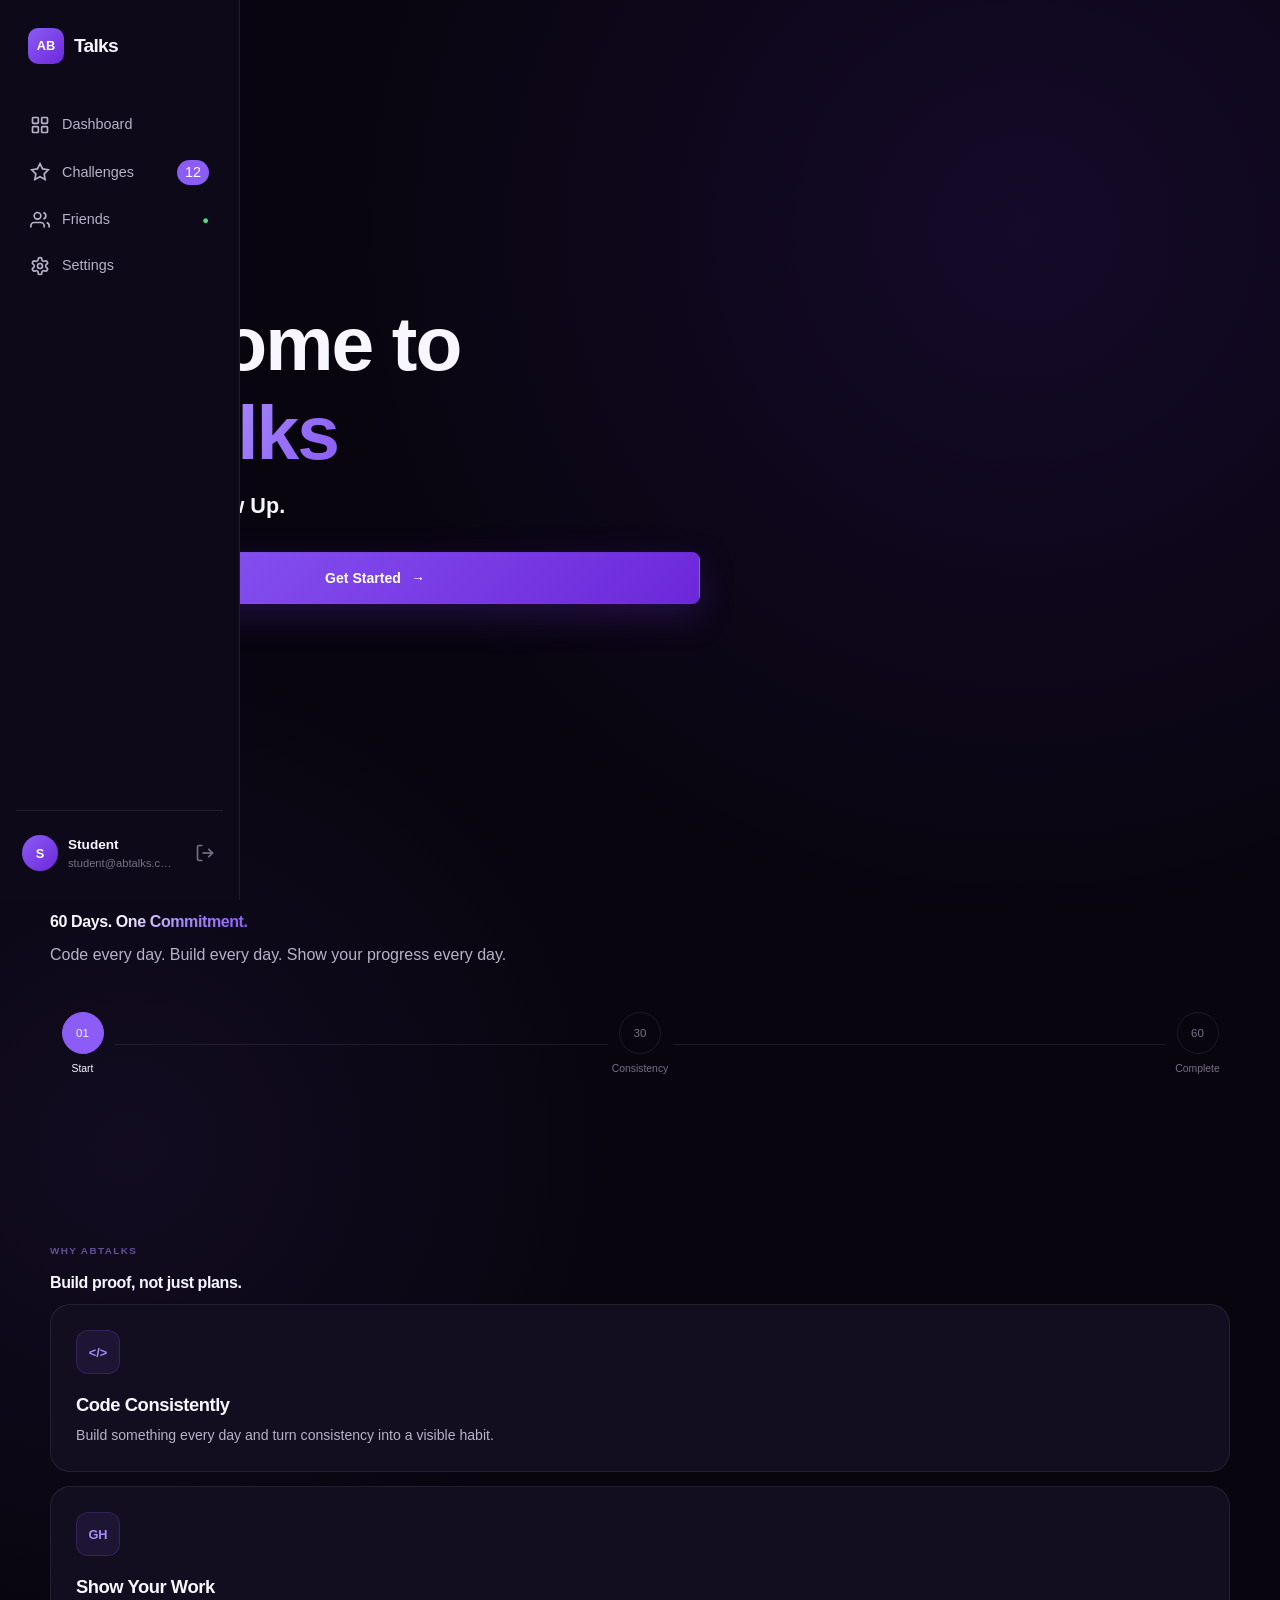
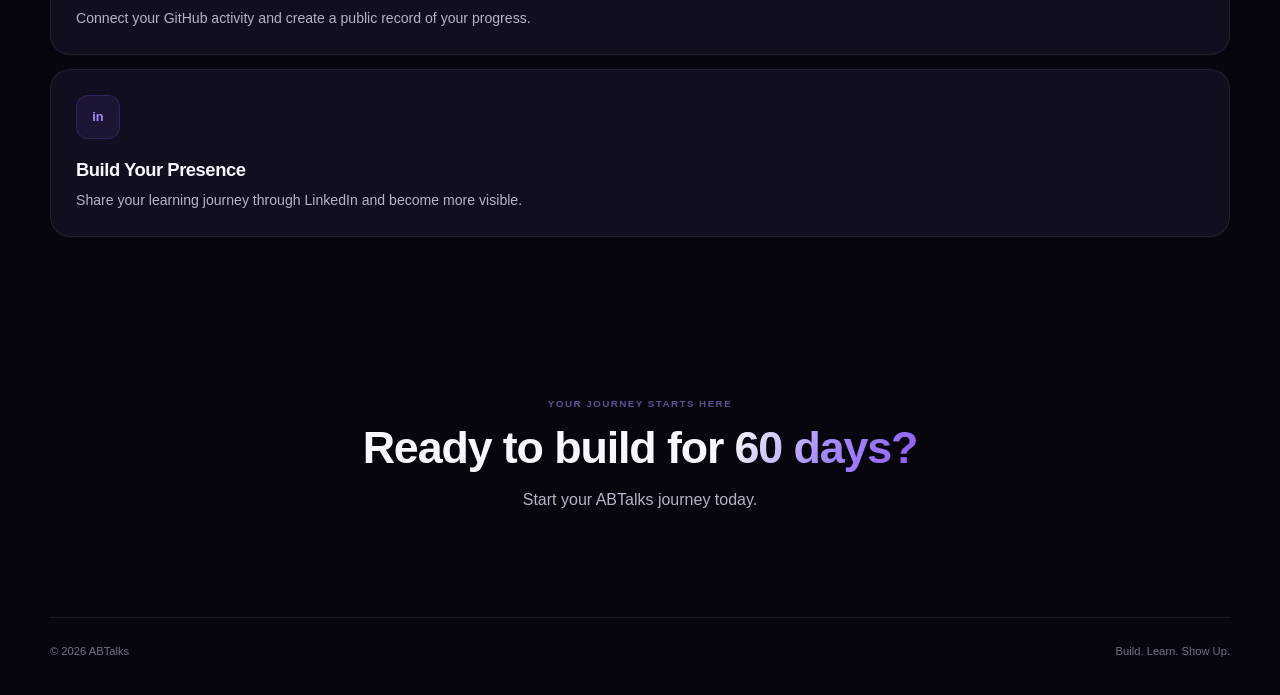
==== commit 789f2ecc: "Corrected" ====
--- a/index.html
+++ b/index.html
@@ -23,7 +23,7 @@
             <span class="brand-name">Talks</span>
         </div>
         <nav class="sidebar-menu">
-            <a href="dashboard.html" class="sidebar-link active" data-page="dashboard">
+            <a href="student_dashboard.html" class="sidebar-link active" data-page="dashboard">
                 <svg class="sidebar-icon" viewBox="0 0 24 24" fill="none" stroke="currentColor" stroke-width="2">
                     <rect x="3" y="3" width="7" height="7" rx="1"/>
                     <rect x="14" y="3" width="7" height="7" rx="1"/>
@@ -32,7 +32,7 @@
                 </svg>
                 <span>Dashboard</span>
             </a>
-            <a href="challenges.html" class="sidebar-link" data-page="challenges">
+            <a href="challenge_day.html" class="sidebar-link" data-page="challenges">
                 <svg class="sidebar-icon" viewBox="0 0 24 24" fill="none" stroke="currentColor" stroke-width="2">
                     <path d="M12 2L15.09 8.26L22 9.27L17 14.14L18.18 21.02L12 17.77L5.82 21.02L7 14.14L2 9.27L8.91 8.26L12 2Z"/>
                 </svg>
@@ -81,11 +81,11 @@
          MOBILE BOTTOM NAVIGATION (Shows on mobile only)
          ============================================================ -->
     <nav class="mobile-bottom-nav" id="mobileBottomNav">
-        <a href="dashboard.html" class="mobile-nav-item active" data-page="dashboard">
+        <a href="student_dashboard.html" class="mobile-nav-item active" data-page="dashboard">
             <span class="nav-icon">⌂</span>
             <span class="nav-label">Home</span>
         </a>
-        <a href="challenges.html" class="mobile-nav-item" data-page="challenges">
+        <a href="challenge_day.html" class="mobile-nav-item" data-page="challenges">
             <span class="nav-icon">✦</span>
             <span class="nav-label">Challenges</span>
             <span class="nav-badge">12</span>
--- a/css/style.css
+++ b/css/style.css
@@ -2161,3 +2161,596 @@
 }
 
 
+/* ============================================================
+   AUTH CARD STYLES
+   ============================================================ */
+
+.auth-card {
+    background: var(--bg-card);
+    border: 1px solid var(--border);
+    border-radius: var(--radius-xl);
+    padding: 32px 28px;
+    box-shadow: var(--shadow-card);
+    transition: all 0.3s ease;
+    backdrop-filter: blur(10px);
+    -webkit-backdrop-filter: blur(10px);
+}
+
+.auth-card:hover {
+    border-color: rgba(139, 92, 246, 0.2);
+    box-shadow: 
+        0 20px 60px rgba(0, 0, 0, 0.3),
+        0 0 40px rgba(139, 92, 246, 0.05);
+}
+
+/* ============================================================
+   RESPONSIVE AUTH CARD
+   ============================================================ */
+
+@media (max-width: 480px) {
+    .auth-card {
+        padding: 24px 16px;
+        border-radius: var(--radius-lg);
+    }
+}
+
+@media (min-width: 768px) {
+    .auth-card {
+        padding: 40px 36px;
+    }
+}
+
+/* ============================================================
+   AUTH PAGE BACKGROUND ENHANCEMENT
+   ============================================================ */
+
+.auth-page {
+    position: relative;
+}
+
+.auth-page::after {
+    content: '';
+    position: fixed;
+    bottom: -100px;
+    left: -100px;
+    width: 300px;
+    height: 300px;
+    background: var(--purple);
+    filter: blur(150px);
+    opacity: 0.08;
+    pointer-events: none;
+    z-index: -1;
+}
+
+.auth-container {
+    position: relative;
+    z-index: 1;
+}
+/* =========================================================
+   ABTALKS — SETTINGS PAGE
+   MOBILE FIRST
+========================================================= */
+
+.settings-page {
+    width: 100%;
+    max-width: 760px;
+    margin: 0 auto;
+
+    padding:
+        24px 16px
+        40px;
+}
+
+
+/* ---------------------------------------------------------
+   PAGE HEADER
+--------------------------------------------------------- */
+
+.page-header {
+    display: flex;
+    align-items: flex-start;
+    gap: 14px;
+
+    margin-bottom: 32px;
+}
+
+.page-header h1 {
+    margin: 4px 0 6px;
+
+    font-size: clamp(
+        1.7rem,
+        7vw,
+        2.5rem
+    );
+
+    line-height: 1.1;
+}
+
+.page-header p {
+    margin: 0;
+
+    font-size: 0.78rem;
+
+    line-height: 1.5;
+
+    opacity: 0.65;
+}
+
+.eyebrow,
+.section-label {
+    font-size: 0.62rem;
+
+    letter-spacing: 0.14em;
+
+    font-weight: 700;
+
+    opacity: 0.55;
+}
+
+
+/* ---------------------------------------------------------
+   BACK BUTTON
+--------------------------------------------------------- */
+
+.back-button {
+    width: 38px;
+    height: 38px;
+
+    flex-shrink: 0;
+
+    border: 1px solid var(--border);
+
+    border-radius: 10px;
+
+    background: transparent;
+
+    color: inherit;
+
+    cursor: pointer;
+
+    font-size: 1.1rem;
+
+    transition:
+        background 0.2s ease,
+        transform 0.2s ease;
+}
+
+.back-button:hover {
+    background: rgba(255,255,255,0.06);
+}
+
+.back-button:active {
+    transform: scale(0.95);
+}
+
+
+/* ---------------------------------------------------------
+   SECTIONS
+--------------------------------------------------------- */
+
+.settings-section {
+    margin-bottom: 30px;
+}
+
+.section-heading {
+    margin-bottom: 12px;
+}
+
+.section-heading h2 {
+    margin: 5px 0 0;
+
+    font-size: 1rem;
+
+    font-weight: 700;
+}
+
+
+/* ---------------------------------------------------------
+   SETTINGS CARD
+--------------------------------------------------------- */
+
+.settings-card {
+    width: 100%;
+
+    padding: 16px;
+
+    border:
+        1px solid var(--border);
+
+    border-radius: 16px;
+
+    background:
+        rgba(255,255,255,0.025);
+
+    box-sizing: border-box;
+}
+
+
+/* ---------------------------------------------------------
+   PROFILE
+--------------------------------------------------------- */
+
+.profile-settings {
+    display: flex;
+
+    align-items: center;
+
+    gap: 12px;
+}
+
+.settings-avatar {
+    width: 46px;
+    height: 46px;
+
+    flex-shrink: 0;
+
+    display: flex;
+
+    align-items: center;
+    justify-content: center;
+
+    border-radius: 50%;
+
+    background:
+        rgba(150,100,255,0.16);
+
+    border:
+        1px solid
+        rgba(150,100,255,0.3);
+
+    font-weight: 700;
+}
+
+.profile-info {
+    min-width: 0;
+
+    display: flex;
+
+    flex-direction: column;
+
+    gap: 3px;
+}
+
+.profile-info strong {
+    font-size: 0.86rem;
+}
+
+.profile-info span {
+    font-size: 0.7rem;
+
+    opacity: 0.55;
+
+    overflow: hidden;
+
+    text-overflow: ellipsis;
+
+    white-space: nowrap;
+}
+
+
+/* ---------------------------------------------------------
+   ROWS
+--------------------------------------------------------- */
+
+.setting-row,
+.connection-row {
+    display: flex;
+
+    align-items: center;
+
+    justify-content: space-between;
+
+    gap: 12px;
+
+    min-width: 0;
+}
+
+.setting-content,
+.connection-info {
+    min-width: 0;
+
+    display: flex;
+
+    flex-direction: column;
+
+    gap: 4px;
+}
+
+.setting-content strong,
+.connection-info strong {
+    font-size: 0.78rem;
+}
+
+.setting-content span,
+.connection-info span {
+    font-size: 0.65rem;
+
+    line-height: 1.4;
+
+    opacity: 0.52;
+}
+
+
+/* ---------------------------------------------------------
+   DIVIDER
+--------------------------------------------------------- */
+
+.settings-divider {
+    height: 1px;
+
+    margin: 16px 0;
+
+    background:
+        var(--border);
+}
+
+
+/* ---------------------------------------------------------
+   ACTION BUTTON
+--------------------------------------------------------- */
+
+.settings-action {
+    flex-shrink: 0;
+
+    min-height: 34px;
+
+    padding:
+        7px 12px;
+
+    border:
+        1px solid var(--border);
+
+    border-radius: 8px;
+
+    background: transparent;
+
+    color: inherit;
+
+    font-size: 0.65rem;
+
+    font-weight: 700;
+
+    cursor: pointer;
+}
+
+.settings-action:hover {
+    background:
+        rgba(255,255,255,0.06);
+}
+
+
+/* ---------------------------------------------------------
+   CONNECTION ICON
+--------------------------------------------------------- */
+
+.connection-icon {
+    width: 38px;
+    height: 38px;
+
+    flex-shrink: 0;
+
+    display: flex;
+
+    align-items: center;
+    justify-content: center;
+
+    border-radius: 10px;
+
+    font-size: 0.65rem;
+
+    font-weight: 800;
+}
+
+.github-icon {
+    background:
+        rgba(255,255,255,0.07);
+}
+
+.linkedin-icon {
+    background:
+        rgba(100,140,255,0.12);
+}
+
+
+/* ---------------------------------------------------------
+   TOGGLE
+--------------------------------------------------------- */
+
+.toggle {
+    position: relative;
+
+    width: 42px;
+    height: 24px;
+
+    flex-shrink: 0;
+}
+
+.toggle input {
+    opacity: 0;
+
+    width: 0;
+    height: 0;
+}
+
+.toggle-slider {
+    position: absolute;
+
+    inset: 0;
+
+    border-radius: 50px;
+
+    background:
+        rgba(255,255,255,0.12);
+
+    cursor: pointer;
+
+    transition:
+        0.2s ease;
+}
+
+.toggle-slider::before {
+    content: "";
+
+    position: absolute;
+
+    width: 18px;
+    height: 18px;
+
+    left: 3px;
+    top: 3px;
+
+    border-radius: 50%;
+
+    background: #fff;
+
+    transition:
+        0.2s ease;
+}
+
+.toggle input:checked
++ .toggle-slider::before {
+    transform:
+        translateX(18px);
+}
+
+.toggle input:checked
++ .toggle-slider {
+    background:
+        rgba(150,100,255,0.7);
+}
+
+
+/* ---------------------------------------------------------
+   THEME BADGE
+--------------------------------------------------------- */
+
+.theme-badge {
+    flex-shrink: 0;
+
+    padding:
+        6px 10px;
+
+    border-radius: 8px;
+
+    background:
+        rgba(150,100,255,0.1);
+
+    border:
+        1px solid
+        rgba(150,100,255,0.2);
+
+    font-size: 0.62rem;
+
+    font-weight: 700;
+}
+
+
+/* ---------------------------------------------------------
+   DANGER
+--------------------------------------------------------- */
+
+.danger-setting {
+    width: 100%;
+
+    display: flex;
+
+    justify-content: space-between;
+
+    align-items: center;
+
+    padding: 4px 0;
+
+    border: 0;
+
+    background: transparent;
+
+    color: inherit;
+
+    cursor: pointer;
+
+    font-size: 0.76rem;
+
+    font-weight: 700;
+}
+
+.danger-setting span:first-child {
+    opacity: 0.8;
+}
+
+
+/* ---------------------------------------------------------
+   FOOTER
+--------------------------------------------------------- */
+
+.settings-footer {
+    display: flex;
+
+    justify-content: space-between;
+
+    gap: 12px;
+
+    padding: 8px 2px;
+
+    font-size: 0.58rem;
+
+    opacity: 0.35;
+}
+
+
+/* =========================================================
+   TABLET
+========================================================= */
+
+@media (min-width: 768px) {
+
+    .settings-page {
+        padding:
+            40px 28px
+            60px;
+    }
+
+    .settings-card {
+        padding: 20px;
+    }
+
+}
+
+
+/* =========================================================
+   DESKTOP
+========================================================= */
+
+@media (min-width: 1024px) {
+
+    .settings-page {
+        max-width: 820px;
+
+        padding:
+            48px 36px
+            80px;
+    }
+
+    .settings-section {
+        margin-bottom: 36px;
+    }
+
+    .settings-card {
+        border-radius: 18px;
+
+        padding: 22px;
+    }
+
+}
+
+
+/* =========================================================
+   LARGE DESKTOP
+========================================================= */
+
+@media (min-width: 1440px) {
+
+    .settings-page {
+        max-width: 860px;
+    }
+
+}
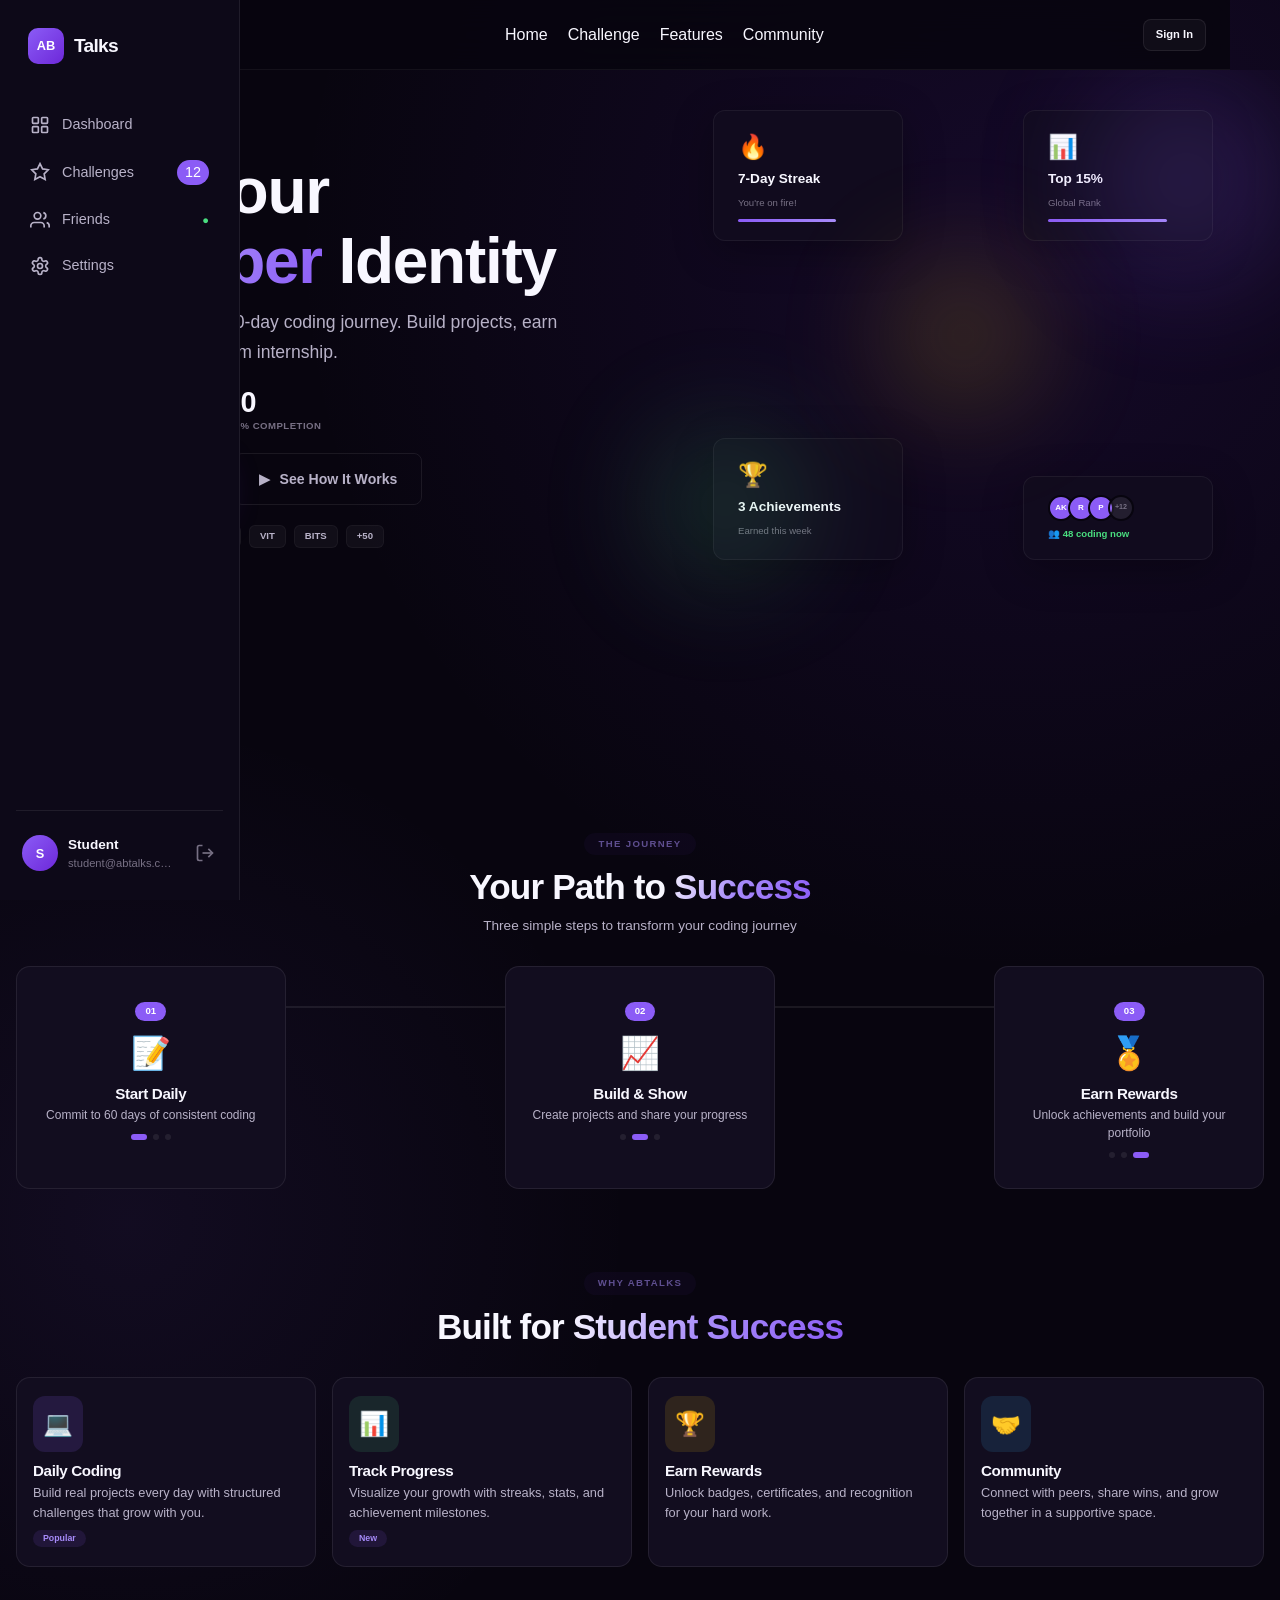
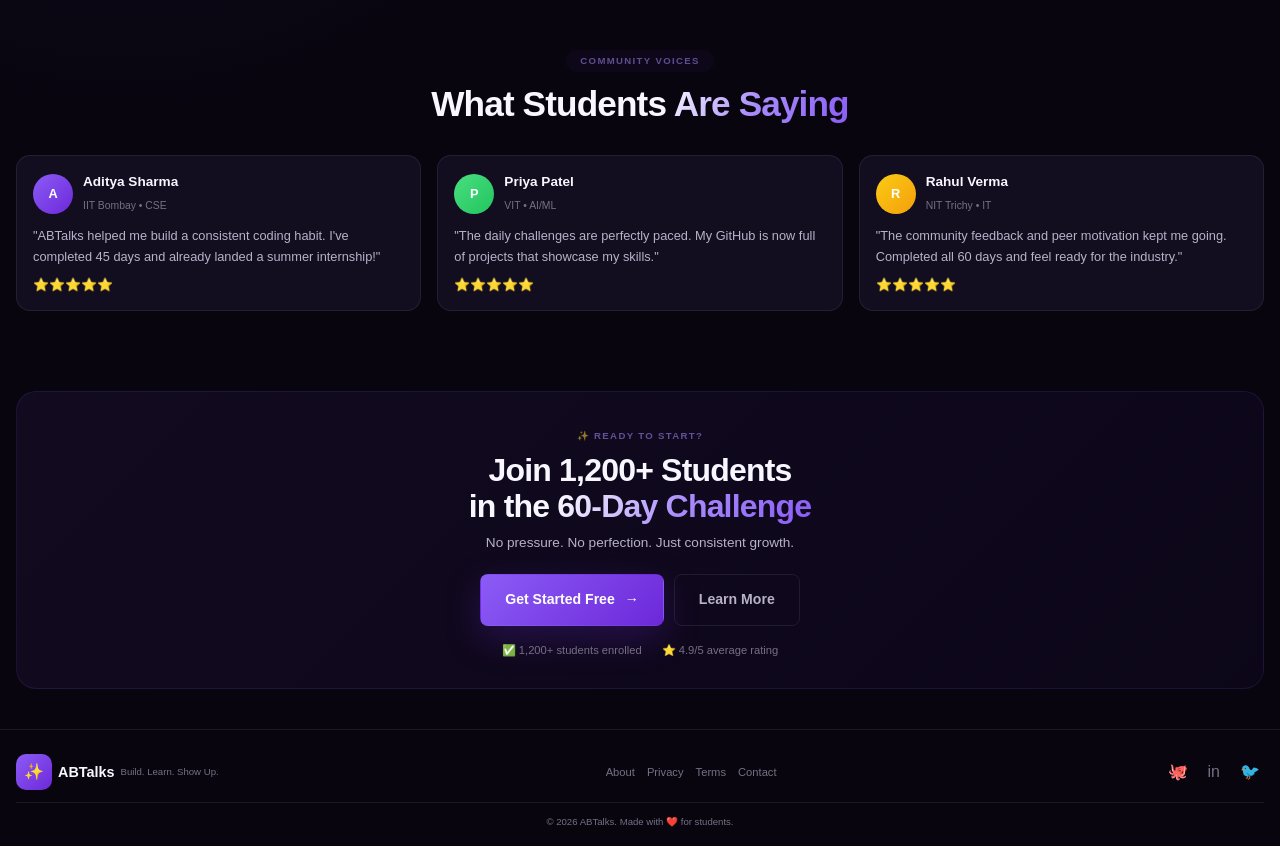
==== commit 75945871: "Interactive changes" ====
--- a/index.html
+++ b/index.html
@@ -4,26 +4,24 @@
     <meta charset="UTF-8">
     <meta name="viewport" content="width=device-width, initial-scale=1.0">
 
-    <title>Welcome to ABTalks</title>
+    <title>ABTalks - 60 Day Coding Challenge</title>
 
     <link rel="stylesheet" href="css/style.css">
     <link rel="stylesheet" href="css/responsive.css">
-        <link rel="stylesheet" href="css/sidebar.css"> 
-
+    <link rel="stylesheet" href="css/sidebar.css">
+    <link rel="stylesheet" href="css/landing.css">
 
 </head>
 
 <body>
-     <!-- ============================================================
-         SIDEBAR (Desktop & Tablet) - ALWAYS VISIBLE ON DESKTOP
-         ============================================================ -->
+    <!-- SIDEBAR -->
     <aside class="sidebar-nav" id="sidebarNav">
         <div class="sidebar-brand">
             <span class="brand-icon">AB</span>
             <span class="brand-name">Talks</span>
         </div>
         <nav class="sidebar-menu">
-            <a href="student_dashboard.html" class="sidebar-link active" data-page="dashboard">
+            <a href="student_dashboard.html" class="sidebar-link" data-page="dashboard">
                 <svg class="sidebar-icon" viewBox="0 0 24 24" fill="none" stroke="currentColor" stroke-width="2">
                     <rect x="3" y="3" width="7" height="7" rx="1"/>
                     <rect x="14" y="3" width="7" height="7" rx="1"/>
@@ -77,9 +75,7 @@
     <div class="sidebar-overlay" id="sidebarOverlay"></div>
     <button class="sidebar-toggle" id="sidebarToggle" aria-label="Toggle sidebar">☰</button>
 
-    <!-- ============================================================
-         MOBILE BOTTOM NAVIGATION (Shows on mobile only)
-         ============================================================ -->
+    <!-- MOBILE BOTTOM NAV -->
     <nav class="mobile-bottom-nav" id="mobileBottomNav">
         <a href="student_dashboard.html" class="mobile-nav-item active" data-page="dashboard">
             <span class="nav-icon">⌂</span>
@@ -107,232 +103,346 @@
 
     <main class="landing-page">
 
-        <!-- Navigation -->
-        <header class="landing-header">
-
+        <!-- Floating Particles Background -->
+        <div class="particles-container" id="particlesContainer"></div>
+
+        <!-- Navigation - REMOVED GET STARTED BUTTON -->
+        <header class="landing-header glass-nav">
             <div class="brand">
+                <span class="brand-icon">✨</span>
                 <span class="brand-name">ABTalks</span>
             </div>
 
             <nav class="landing-nav">
-                <a href="#home">Home</a>
-                <a href="#challenge">Challenge</a>
-                <a href="#features">Features</a>
-                <a href="#about">About</a>
+                <a href="#home" class="nav-link active">Home</a>
+                <a href="#challenge" class="nav-link">Challenge</a>
+                <a href="#features" class="nav-link">Features</a>
+                <a href="#testimonials" class="nav-link">Community</a>
             </nav>
 
             <div class="header-actions">
-                <a href="login.html" class="btn btn-secondary">
+                <a href="login.html" class="btn btn-secondary btn-sm">
                     Sign In
                 </a>
-
-            </div>
-
+                <!-- REMOVED: Get Started button -->
+            </div>
         </header>
 
-
-        <!-- Main Hero -->
-        <section class="hero-section" id="home">
-
-            <div class="hero-content">
-
-                <span class="eyebrow">
-                    60-DAY CODING CHALLENGE
-                </span>
-
-                <h1>
-                    Welcome to
-                    <span class="gradient-text">ABTalks</span>
-                </h1>
-
-                <p class="hero-title">
-                    Build. Learn. Show Up.
-                </p>
-
-             
-
-                <div class="hero-actions">
-
-                    <a href="login.html" class="btn btn-primary btn-large">
-                        Get Started
-                        <span>→</span>
-                    </a>
-
-                   
-
-                </div>
-
+        <!-- Hero Section -->
+        <section class="hero-section-modern" id="home">
+            <div class="hero-grid">
+                <div class="hero-content-modern">
+                    <div class="hero-badge">
+                        <span class="pulse-dot"></span>
+                        🚀 60-Day Challenge Live
+                    </div>
+                    
+                    <h1 class="hero-title-modern">
+                        Build Your
+                        <span class="gradient-text">Developer</span>
+                        Identity
+                    </h1>
+
+                    <p class="hero-description-modern">
+                        Join 1,200+ students in a 60-day coding journey. 
+                        Build projects, earn streaks, and land your dream internship.
+                    </p>
+
+                    <div class="hero-stats">
+                        <div class="stat-item">
+                            <span class="stat-number" data-count="1200">0</span>
+                            <span class="stat-label">Students</span>
+                        </div>
+                        <div class="stat-divider"></div>
+                        <div class="stat-item">
+                            <span class="stat-number" data-count="45">0</span>
+                            <span class="stat-label">Days Running</span>
+                        </div>
+                        <div class="stat-divider"></div>
+                        <div class="stat-item">
+                            <span class="stat-number" data-count="98">0</span>
+                            <span class="stat-label">% Completion</span>
+                        </div>
+                    </div>
+
+                    <div class="hero-actions-modern">
+                        <a href="login.html" class="btn btn-primary btn-large">
+                            Start Your Journey
+                            <span class="btn-arrow">→</span>
+                        </a>
+                        <a href="#features" class="btn btn-ghost btn-large">
+                            <span class="play-icon">▶</span>
+                            See How It Works
+                        </a>
+                    </div>
+
+                    <div class="trust-badges">
+                        <span>⭐ Trusted by students from</span>
+                        <div class="trust-logos">
+                            <span>IIT</span>
+                            <span>NIT</span>
+                            <span>VIT</span>
+                            <span>BITS</span>
+                            <span>+50</span>
+                        </div>
+                    </div>
+                </div>
+
+                <div class="hero-visual-modern">
+                    <div class="floating-cards">
+                        <div class="float-card card-1">
+                            <div class="card-icon">🔥</div>
+                            <div class="card-info">
+                                <strong>7-Day Streak</strong>
+                                <span>You're on fire!</span>
+                            </div>
+                            <div class="card-progress">
+                                <div class="progress-bar" style="width: 70%"></div>
+                            </div>
+                        </div>
+
+                        <div class="float-card card-2">
+                            <div class="card-icon">📊</div>
+                            <div class="card-info">
+                                <strong>Top 15%</strong>
+                                <span>Global Rank</span>
+                            </div>
+                            <div class="card-progress">
+                                <div class="progress-bar" style="width: 85%"></div>
+                            </div>
+                        </div>
+
+                        <div class="float-card card-3">
+                            <div class="card-icon">🏆</div>
+                            <div class="card-info">
+                                <strong>3 Achievements</strong>
+                                <span>Earned this week</span>
+                            </div>
+                        </div>
+
+                        <div class="float-card card-4">
+                            <div class="avatar-stack">
+                                <div class="avatar">AK</div>
+                                <div class="avatar">R</div>
+                                <div class="avatar">P</div>
+                                <div class="avatar more">+12</div>
+                            </div>
+                            <span class="live-text">👥 48 coding now</span>
+                        </div>
+                    </div>
+
+                    <!-- Glow Effects -->
+                    <div class="glow-orb orb-1"></div>
+                    <div class="glow-orb orb-2"></div>
+                    <div class="glow-orb orb-3"></div>
+                </div>
             </div>
         </section>
 
-
         <!-- Challenge Section -->
-        <section class="challenge-section" id="challenge">
-
-            <div class="section-heading">
-
-                <span class="eyebrow">
-                    THE CHALLENGE
-                </span>
-
-                <h2>
-                    60 Days.
-                    <span class="gradient-text">
-                        One Commitment.
-                    </span>
-                </h2>
-
-                <p>
-                    Code every day. Build every day.
-                    Show your progress every day.
-                </p>
-
-            </div>
-
-
-            <div class="challenge-timeline">
-
-                <div class="timeline-item active">
-                    <span class="timeline-number">01</span>
-                    <span>Start</span>
-                </div>
-
-                <div class="timeline-line"></div>
-
-                <div class="timeline-item">
-                    <span class="timeline-number">30</span>
-                    <span>Consistency</span>
-                </div>
-
-                <div class="timeline-line"></div>
-
-                <div class="timeline-item">
-                    <span class="timeline-number">60</span>
-                    <span>Complete</span>
-                </div>
-
-            </div>
-
+        <section class="challenge-section-modern" id="challenge">
+            <div class="section-header-center">
+                <span class="eyebrow gradient">THE JOURNEY</span>
+                <h2>Your Path to<span class="gradient-text"> Success</span></h2>
+                <p>Three simple steps to transform your coding journey</p>
+            </div>
+
+            <div class="journey-timeline">
+                <div class="journey-step">
+                    <div class="step-number">01</div>
+                    <div class="step-icon">📝</div>
+                    <h3>Start Daily</h3>
+                    <p>Commit to 60 days of consistent coding</p>
+                    <div class="step-progress">
+                        <div class="step-dot active"></div>
+                        <div class="step-dot"></div>
+                        <div class="step-dot"></div>
+                    </div>
+                </div>
+
+                <div class="journey-line"></div>
+
+                <div class="journey-step">
+                    <div class="step-number">02</div>
+                    <div class="step-icon">📈</div>
+                    <h3>Build & Show</h3>
+                    <p>Create projects and share your progress</p>
+                    <div class="step-progress">
+                        <div class="step-dot"></div>
+                        <div class="step-dot active"></div>
+                        <div class="step-dot"></div>
+                    </div>
+                </div>
+
+                <div class="journey-line"></div>
+
+                <div class="journey-step">
+                    <div class="step-number">03</div>
+                    <div class="step-icon">🏅</div>
+                    <h3>Earn Rewards</h3>
+                    <p>Unlock achievements and build your portfolio</p>
+                    <div class="step-progress">
+                        <div class="step-dot"></div>
+                        <div class="step-dot"></div>
+                        <div class="step-dot active"></div>
+                    </div>
+                </div>
+            </div>
         </section>
 
-
-        <!-- Features -->
-        <section class="features-section" id="features">
-
-            <div class="section-heading">
-
-                <span class="eyebrow">
-                    WHY ABTALKS
-                </span>
-
-                <h2>
-                    Build proof,
-                    not just plans.
-                </h2>
-
-            </div>
-
-
-            <div class="feature-grid">
-
-                <article class="feature-card">
-
-                    <div class="feature-icon">
-                        &lt;/&gt;
-                    </div>
-
-                    <h3>
-                        Code Consistently
-                    </h3>
-
-                    <p>
-                        Build something every day and turn
-                        consistency into a visible habit.
-                    </p>
-
-                </article>
-
-
-                <article class="feature-card">
-
-                    <div class="feature-icon">
-                        GH
-                    </div>
-
-                    <h3>
-                        Show Your Work
-                    </h3>
-
-                    <p>
-                        Connect your GitHub activity and
-                        create a public record of your progress.
-                    </p>
-
-                </article>
-
-
-                <article class="feature-card">
-
-                    <div class="feature-icon">
-                        in
-                    </div>
-
-                    <h3>
-                        Build Your Presence
-                    </h3>
-
-                    <p>
-                        Share your learning journey through
-                        LinkedIn and become more visible.
-                    </p>
-
-                </article>
-
-            </div>
-
+        <!-- Features Section -->
+        <section class="features-section-modern" id="features">
+            <div class="section-header-center">
+                <span class="eyebrow gradient">WHY ABTALKS</span>
+                <h2>Built for<span class="gradient-text"> Student Success</span></h2>
+            </div>
+
+            <div class="feature-grid-modern">
+                <div class="feature-card-modern" data-delay="0">
+                    <div class="feature-icon-wrap">
+                        <div class="feature-icon-glow" style="background: rgba(139,92,246,0.15);">
+                            <span class="feature-icon-emoji">💻</span>
+                        </div>
+                    </div>
+                    <h3>Daily Coding</h3>
+                    <p>Build real projects every day with structured challenges that grow with you.</p>
+                    <div class="feature-tag">Popular</div>
+                </div>
+
+                <div class="feature-card-modern" data-delay="100">
+                    <div class="feature-icon-wrap">
+                        <div class="feature-icon-glow" style="background: rgba(74,222,128,0.12);">
+                            <span class="feature-icon-emoji">📊</span>
+                        </div>
+                    </div>
+                    <h3>Track Progress</h3>
+                    <p>Visualize your growth with streaks, stats, and achievement milestones.</p>
+                    <div class="feature-tag">New</div>
+                </div>
+
+                <div class="feature-card-modern" data-delay="200">
+                    <div class="feature-icon-wrap">
+                        <div class="feature-icon-glow" style="background: rgba(250,204,21,0.12);">
+                            <span class="feature-icon-emoji">🏆</span>
+                        </div>
+                    </div>
+                    <h3>Earn Rewards</h3>
+                    <p>Unlock badges, certificates, and recognition for your hard work.</p>
+                </div>
+
+                <div class="feature-card-modern" data-delay="300">
+                    <div class="feature-icon-wrap">
+                        <div class="feature-icon-glow" style="background: rgba(56,189,248,0.12);">
+                            <span class="feature-icon-emoji">🤝</span>
+                        </div>
+                    </div>
+                    <h3>Community</h3>
+                    <p>Connect with peers, share wins, and grow together in a supportive space.</p>
+                </div>
+            </div>
         </section>
 
+        <!-- Testimonials Section -->
+        <section class="testimonials-section" id="testimonials">
+            <div class="section-header-center">
+                <span class="eyebrow gradient">COMMUNITY VOICES</span>
+                <h2>What Students<span class="gradient-text"> Are Saying</span></h2>
+            </div>
+
+            <div class="testimonial-grid">
+                <div class="testimonial-card">
+                    <div class="testimonial-header">
+                        <div class="testimonial-avatar" style="background: linear-gradient(135deg, #8b5cf6, #6d28d9);">A</div>
+                        <div>
+                            <strong>Aditya Sharma</strong>
+                            <span>IIT Bombay • CSE</span>
+                        </div>
+                    </div>
+                    <p>"ABTalks helped me build a consistent coding habit. I've completed 45 days and already landed a summer internship!"</p>
+                    <div class="testimonial-stars">⭐⭐⭐⭐⭐</div>
+                </div>
+
+                <div class="testimonial-card">
+                    <div class="testimonial-header">
+                        <div class="testimonial-avatar" style="background: linear-gradient(135deg, #4ade80, #22c55e);">P</div>
+                        <div>
+                            <strong>Priya Patel</strong>
+                            <span>VIT • AI/ML</span>
+                        </div>
+                    </div>
+                    <p>"The daily challenges are perfectly paced. My GitHub is now full of projects that showcase my skills."</p>
+                    <div class="testimonial-stars">⭐⭐⭐⭐⭐</div>
+                </div>
+
+                <div class="testimonial-card">
+                    <div class="testimonial-header">
+                        <div class="testimonial-avatar" style="background: linear-gradient(135deg, #facc15, #f59e0b);">R</div>
+                        <div>
+                            <strong>Rahul Verma</strong>
+                            <span>NIT Trichy • IT</span>
+                        </div>
+                    </div>
+                    <p>"The community feedback and peer motivation kept me going. Completed all 60 days and feel ready for the industry."</p>
+                    <div class="testimonial-stars">⭐⭐⭐⭐⭐</div>
+                </div>
+            </div>
+        </section>
 
         <!-- Final CTA -->
-        <section class="final-cta" id="about">
-
-            <span class="eyebrow">
-                YOUR JOURNEY STARTS HERE
-            </span>
-
-            <h2>
-                Ready to build for
-                <span class="gradient-text">
-                    60 days?
-                </span>
-            </h2>
-
-            <p>
-                Start your ABTalks journey today.
-            </p>
-
-           
+        <section class="final-cta-modern">
+            <div class="cta-container">
+                <div class="cta-content">
+                    <span class="eyebrow gradient">✨ READY TO START?</span>
+                    <h2>Join 1,200+ Students<br>in the <span class="gradient-text">60-Day Challenge</span></h2>
+                    <p>No pressure. No perfection. Just consistent growth.</p>
+                    <div class="cta-buttons">
+                        <a href="login.html" class="btn btn-primary btn-large">
+                            Get Started Free
+                            <span class="btn-arrow">→</span>
+                        </a>
+                        <a href="#features" class="btn btn-ghost btn-large">
+                            Learn More
+                        </a>
+                    </div>
+                    <div class="cta-stats">
+                        <span>✅ 1,200+ students enrolled</span>
+                        <span>⭐ 4.9/5 average rating</span>
+                    </div>
+                </div>
+            </div>
         </section>
 
-
         <!-- Footer -->
-        <footer class="site-footer">
-
-            <span>
-                © 2026 ABTalks
-            </span>
-
-            <span>
-                Build. Learn. Show Up.
-            </span>
-
+        <footer class="site-footer-modern">
+            <div class="footer-content">
+                <div class="footer-brand">
+                    <span class="brand-icon">✨</span>
+                    <span>ABTalks</span>
+                    <span class="footer-tagline">Build. Learn. Show Up.</span>
+                </div>
+                <div class="footer-links">
+                    <a href="#">About</a>
+                    <a href="#">Privacy</a>
+                    <a href="#">Terms</a>
+                    <a href="#">Contact</a>
+                </div>
+                <div class="footer-social">
+                    <a href="#" aria-label="GitHub">🐙</a>
+                    <a href="#" aria-label="LinkedIn">in</a>
+                    <a href="#" aria-label="Twitter">🐦</a>
+                </div>
+            </div>
+            <div class="footer-bottom">
+                <span>© 2026 ABTalks. Made with ❤️ for students.</span>
+            </div>
         </footer>
 
     </main>
+
     <script src="js/data.js"></script>
-<script src="js/app.js"></script>
- <script src="js/sidebar.js"></script>
-
+    <script src="js/app.js"></script>
+    <script src="js/sidebar.js"></script>
+    <script src="js/landing.js"></script>
 
 </body>
 </html>
--- a/css/style.css
+++ b/css/style.css
@@ -2753,4 +2753,144 @@
         max-width: 860px;
     }
 
+}
+
+/* =========================================================
+   LANDING PAGE SPACING FIXES
+   ========================================================= */
+
+/* Reduce header height */
+.landing-header {
+    min-height: 60px; /* was 76px */
+    padding: 8px 0;
+}
+
+/* Reduce hero section height */
+.hero-section {
+    min-height: 480px; /* was 720px */
+    padding: 30px 0 50px; /* was 70px 0 */
+    gap: 20px; /* was 50px */
+}
+
+/* Reduce hero content spacing */
+.hero-content h1 {
+    margin-bottom: 8px; /* was 14px */
+}
+
+.hero-title {
+    margin-bottom: 10px; /* was 18px */
+    font-size: 1.1rem; /* was 1.35rem */
+}
+
+.hero-actions {
+    margin-top: 18px; /* was 30px */
+    gap: 8px; /* was 10px */
+}
+
+/* Reduce section padding */
+.challenge-section,
+.features-section,
+.final-cta {
+    padding: 40px 0; /* was 80px 0 */
+}
+
+/* Reduce section heading spacing */
+.section-heading {
+    margin-bottom: 20px; /* was 35px */
+}
+
+.section-heading p {
+    margin-top: 6px; /* was 12px */
+}
+
+/* Reduce timeline spacing */
+.challenge-timeline {
+    margin-top: 20px; /* was 45px */
+}
+
+/* Reduce feature grid spacing */
+.feature-grid {
+    gap: 10px; /* was 14px */
+}
+
+.feature-card {
+    padding: 18px 20px; /* was 25px */
+}
+
+.feature-icon {
+    width: 36px;
+    height: 36px;
+    margin-bottom: 12px; /* was 20px */
+}
+
+/* Reduce final CTA spacing */
+.final-cta h2 {
+    margin-bottom: 8px; /* was 15px */
+}
+
+.final-cta p {
+    margin-bottom: 15px; /* was 25px */
+}
+
+/* Reduce footer spacing */
+.site-footer {
+    padding: 15px 0 20px; /* was 25px 0 35px */
+}
+
+/* =========================================================
+   RESPONSIVE FIXES FOR MOBILE
+   ========================================================= */
+
+@media (max-width: 768px) {
+    .hero-section {
+        min-height: 350px;
+        padding: 20px 0 30px;
+    }
+    
+    .hero-content h1 {
+        font-size: 2rem;
+    }
+    
+    .challenge-section,
+    .features-section,
+    .final-cta {
+        padding: 25px 0;
+    }
+    
+    .landing-header {
+        min-height: 50px;
+    }
+    
+    .section-heading {
+        margin-bottom: 15px;
+    }
+    
+    .feature-grid {
+        gap: 8px;
+    }
+    
+    .feature-card {
+        padding: 14px 16px;
+    }
+}
+
+@media (max-width: 480px) {
+    .hero-section {
+        min-height: 280px;
+        padding: 15px 0 20px;
+    }
+    
+    .hero-content h1 {
+        font-size: 1.6rem;
+    }
+    
+    .hero-title {
+        font-size: 0.95rem;
+    }
+    
+    .challenge-section,
+    .features-section,
+    .final-cta {
+        padding: 20px 0;
+    }
 }
--- a/css/landing.css
+++ b/css/landing.css
@@ -0,0 +1,1078 @@
+/* =========================================================
+   ABTALKS - ENHANCED LANDING PAGE STYLES
+   MOBILE-FIRST DESIGN
+   ========================================================= */
+
+/* ---------------------------------------------------------
+   PARTICLES BACKGROUND
+   --------------------------------------------------------- */
+.particles-container {
+    position: fixed;
+    top: 0;
+    left: 0;
+    width: 100%;
+    height: 100%;
+    pointer-events: none;
+    z-index: 0;
+    overflow: hidden;
+}
+
+.particle {
+    position: absolute;
+    width: 3px;
+    height: 3px;
+    background: rgba(139, 92, 246, 0.25);
+    border-radius: 50%;
+    animation: float-particle linear infinite;
+}
+
+@keyframes float-particle {
+    0% {
+        transform: translateY(100vh) rotate(0deg);
+        opacity: 0;
+    }
+    10% {
+        opacity: 1;
+    }
+    90% {
+        opacity: 1;
+    }
+    100% {
+        transform: translateY(-10vh) rotate(720deg);
+        opacity: 0;
+    }
+}
+
+/* ---------------------------------------------------------
+   GLASS NAVIGATION - MOBILE FIRST
+   --------------------------------------------------------- */
+.glass-nav {
+    background: rgba(8, 5, 15, 0.85);
+    backdrop-filter: blur(20px);
+    -webkit-backdrop-filter: blur(20px);
+    border-bottom: 1px solid rgba(255, 255, 255, 0.05);
+    position: sticky;
+    top: 0;
+    z-index: 100;
+    min-height: 60px;
+    padding: 0 12px;
+    display: flex;
+    align-items: center;
+    justify-content: space-between;
+}
+
+.glass-nav .brand {
+    display: flex;
+    align-items: center;
+    gap: 6px;
+}
+
+.glass-nav .brand-icon {
+    font-size: 1.2rem;
+}
+
+.glass-nav .brand-name {
+    font-size: 1rem;
+    font-weight: 700;
+}
+
+.landing-nav {
+    display: none;
+}
+
+.header-actions {
+    display: flex;
+    gap: 6px;
+}
+
+.header-actions .btn-sm {
+    min-height: 32px;
+    padding: 0 12px;
+    font-size: 0.7rem;
+}
+
+.header-actions .btn-secondary {
+    display: none;
+}
+
+/* ---------------------------------------------------------
+   MODERN HERO SECTION - MOBILE FIRST
+   --------------------------------------------------------- */
+.hero-section-modern {
+    position: relative;
+    z-index: 1;
+    min-height: auto;
+    padding: 20px 16px 40px;
+    overflow: hidden;
+}
+
+.hero-grid {
+    display: flex;
+    flex-direction: column;
+    gap: 30px;
+    max-width: 1280px;
+    margin: 0 auto;
+    width: 100%;
+}
+
+/* Hero Badge */
+.hero-badge {
+    display: inline-flex;
+    align-items: center;
+    gap: 6px;
+    padding: 6px 14px;
+    background: rgba(139, 92, 246, 0.12);
+    border: 1px solid rgba(139, 92, 246, 0.2);
+    border-radius: 50px;
+    font-size: 0.65rem;
+    font-weight: 600;
+    color: var(--purple-light);
+    margin-bottom: 16px;
+}
+
+.pulse-dot {
+    width: 6px;
+    height: 6px;
+    background: #4ade80;
+    border-radius: 50%;
+    animation: pulse-dot 1.5s ease-in-out infinite;
+}
+
+@keyframes pulse-dot {
+    0%, 100% { opacity: 1; transform: scale(1); }
+    50% { opacity: 0.5; transform: scale(0.7); }
+}
+
+/* Hero Title */
+.hero-title-modern {
+    font-size: clamp(2rem, 8vw, 3rem);
+    font-weight: 800;
+    line-height: 1.1;
+    margin-bottom: 12px;
+    letter-spacing: -0.02em;
+}
+
+.hero-description-modern {
+    font-size: 0.95rem;
+    line-height: 1.7;
+    max-width: 100%;
+    color: var(--text-secondary);
+    margin-bottom: 20px;
+}
+
+/* Hero Stats */
+.hero-stats {
+    display: flex;
+    align-items: center;
+    gap: 12px;
+    margin-bottom: 20px;
+    flex-wrap: wrap;
+}
+
+.stat-item {
+    display: flex;
+    flex-direction: column;
+}
+
+.stat-number {
+    font-size: 1.4rem;
+    font-weight: 800;
+    color: var(--text-primary);
+    line-height: 1;
+}
+
+.stat-label {
+    font-size: 0.6rem;
+    color: var(--text-muted);
+    text-transform: uppercase;
+    letter-spacing: 0.05em;
+    margin-top: 2px;
+}
+
+.stat-divider {
+    width: 1px;
+    height: 24px;
+    background: var(--border);
+}
+
+/* Hero Actions */
+.hero-actions-modern {
+    display: flex;
+    flex-direction: column;
+    gap: 10px;
+    margin-bottom: 20px;
+}
+
+.hero-actions-modern .btn {
+    width: 100%;
+    justify-content: center;
+}
+
+.btn-ghost {
+    background: transparent;
+    border: 1px solid var(--border);
+    color: var(--text-secondary);
+    transition: all 0.3s;
+}
+
+.btn-ghost:active {
+    border-color: var(--purple);
+    color: var(--text-primary);
+    background: rgba(139, 92, 246, 0.05);
+}
+
+.btn-arrow {
+    display: inline-block;
+    transition: transform 0.3s;
+}
+
+.btn-primary:active .btn-arrow {
+    transform: translateX(4px);
+}
+
+/* Trust Badges */
+.trust-badges {
+    display: flex;
+    flex-direction: column;
+    align-items: flex-start;
+    gap: 8px;
+}
+
+.trust-badges > span {
+    font-size: 0.65rem;
+    color: var(--text-muted);
+}
+
+.trust-logos {
+    display: flex;
+    align-items: center;
+    gap: 8px;
+    flex-wrap: wrap;
+}
+
+.trust-logos span {
+    font-size: 0.6rem;
+    font-weight: 600;
+    color: var(--text-secondary);
+    padding: 3px 10px;
+    background: rgba(255, 255, 255, 0.04);
+    border-radius: 6px;
+    border: 1px solid rgba(255, 255, 255, 0.04);
+}
+
+/* ---------------------------------------------------------
+   HERO VISUAL - FLOATING CARDS (Mobile Optimized)
+   --------------------------------------------------------- */
+.hero-visual-modern {
+    position: relative;
+    min-height: 320px;
+    display: flex;
+    align-items: center;
+    justify-content: center;
+}
+
+.floating-cards {
+    position: relative;
+    width: 100%;
+    max-width: 380px;
+    height: 320px;
+    margin: 0 auto;
+}
+
+.float-card {
+    position: absolute;
+    padding: 12px 16px;
+    background: rgba(18, 13, 31, 0.92);
+    backdrop-filter: blur(20px);
+    -webkit-backdrop-filter: blur(20px);
+    border: 1px solid rgba(255, 255, 255, 0.06);
+    border-radius: 12px;
+    box-shadow: 0 10px 40px rgba(0, 0, 0, 0.3);
+    animation: float-card-mobile 4s ease-in-out infinite;
+    min-width: 120px;
+    transition: all 0.3s ease;
+}
+
+.float-card:active {
+    transform: scale(0.95);
+}
+
+.float-card:nth-child(2) { animation-delay: -1s; }
+.float-card:nth-child(3) { animation-delay: -2s; }
+.float-card:nth-child(4) { animation-delay: -0.5s; }
+
+@keyframes float-card-mobile {
+    0%, 100% { transform: translateY(0px); }
+    50% { transform: translateY(-8px); }
+}
+
+/* Card Positions - Mobile */
+.card-1 {
+    top: 0;
+    left: 0;
+    animation-delay: 0s;
+}
+
+.card-2 {
+    top: 0;
+    right: 0;
+    animation-delay: -1s;
+}
+
+.card-3 {
+    bottom: 0;
+    left: 0;
+    animation-delay: -2s;
+}
+
+.card-4 {
+    bottom: 0;
+    right: 0;
+    animation-delay: -0.5s;
+}
+
+.float-card .card-icon {
+    font-size: 1.2rem;
+    margin-bottom: 4px;
+}
+
+.float-card .card-info strong {
+    display: block;
+    font-size: 0.75rem;
+}
+
+.float-card .card-info span {
+    font-size: 0.6rem;
+    color: var(--text-muted);
+}
+
+.float-card .card-progress {
+    margin-top: 6px;
+}
+
+.float-card .progress-bar {
+    height: 3px;
+    border-radius: 4px;
+    background: linear-gradient(90deg, var(--purple), var(--purple-light));
+}
+
+/* Avatar Stack */
+.avatar-stack {
+    display: flex;
+    align-items: center;
+}
+
+.avatar-stack .avatar {
+    width: 26px;
+    height: 26px;
+    border-radius: 50%;
+    background: var(--purple);
+    display: flex;
+    align-items: center;
+    justify-content: center;
+    font-size: 0.5rem;
+    font-weight: 700;
+    color: white;
+    margin-right: -6px;
+    border: 2px solid var(--bg-main);
+}
+
+.avatar-stack .avatar.more {
+    background: rgba(255,255,255,0.08);
+    font-size: 0.45rem;
+    color: var(--text-muted);
+}
+
+.live-text {
+    display: block;
+    margin-top: 6px;
+    font-size: 0.6rem;
+    color: var(--success);
+    font-weight: 600;
+}
+
+/* Glow Orbs - Mobile */
+.glow-orb {
+    position: absolute;
+    border-radius: 50%;
+    filter: blur(60px);
+    pointer-events: none;
+    opacity: 0.2;
+}
+
+.orb-1 {
+    width: 200px;
+    height: 200px;
+    background: var(--purple);
+    top: -30px;
+    right: -30px;
+    animation: pulse-orb 6s ease-in-out infinite;
+}
+
+.orb-2 {
+    width: 150px;
+    height: 150px;
+    background: #4ade80;
+    bottom: -20px;
+    left: -20px;
+    animation: pulse-orb 8s ease-in-out infinite reverse;
+}
+
+.orb-3 {
+    display: none;
+}
+
+@keyframes pulse-orb {
+    0%, 100% { opacity: 0.15; transform: scale(1); }
+    50% { opacity: 0.3; transform: scale(1.1); }
+}
+
+/* ---------------------------------------------------------
+   CHALLENGE SECTION - MOBILE FIRST
+   --------------------------------------------------------- */
+.challenge-section-modern {
+    padding: 40px 16px;
+    position: relative;
+    z-index: 1;
+}
+
+.section-header-center {
+    text-align: center;
+    max-width: 100%;
+    margin: 0 auto 30px;
+}
+
+.section-header-center .eyebrow {
+    display: inline-block;
+    padding: 4px 14px;
+    background: rgba(139, 92, 246, 0.08);
+    border-radius: 50px;
+    margin-bottom: 12px;
+    font-size: 0.6rem;
+}
+
+.section-header-center h2 {
+    font-size: clamp(1.6rem, 6vw, 2.2rem);
+    margin-bottom: 8px;
+}
+
+.section-header-center p {
+    font-size: 0.85rem;
+    color: var(--text-secondary);
+}
+
+.journey-timeline {
+    display: flex;
+    flex-direction: column;
+    align-items: stretch;
+    gap: 16px;
+    max-width: 100%;
+    margin: 0 auto;
+}
+
+.journey-step {
+    flex: 1;
+    text-align: center;
+    padding: 20px 16px;
+    background: var(--bg-card);
+    border: 1px solid var(--border);
+    border-radius: 14px;
+    position: relative;
+    transition: all 0.3s ease;
+}
+
+.journey-step:active {
+    transform: scale(0.97);
+    border-color: var(--purple);
+}
+
+.step-number {
+    display: inline-block;
+    background: var(--purple);
+    color: white;
+    font-size: 0.6rem;
+    font-weight: 700;
+    padding: 2px 10px;
+    border-radius: 50px;
+    margin-bottom: 8px;
+}
+
+.step-icon {
+    font-size: 2rem;
+    margin-bottom: 8px;
+    display: block;
+}
+
+.journey-step h3 {
+    font-size: 0.95rem;
+    margin-bottom: 4px;
+}
+
+.journey-step p {
+    font-size: 0.75rem;
+    color: var(--text-secondary);
+}
+
+.journey-line {
+    display: none;
+}
+
+.step-progress {
+    display: flex;
+    justify-content: center;
+    gap: 6px;
+    margin-top: 10px;
+}
+
+.step-dot {
+    width: 6px;
+    height: 6px;
+    border-radius: 50%;
+    background: var(--border);
+    transition: all 0.3s;
+}
+
+.step-dot.active {
+    background: var(--purple);
+    width: 16px;
+    border-radius: 4px;
+}
+
+/* ---------------------------------------------------------
+   FEATURES SECTION - MOBILE FIRST
+   --------------------------------------------------------- */
+.features-section-modern {
+    padding: 40px 16px;
+    position: relative;
+    z-index: 1;
+}
+
+.feature-grid-modern {
+    display: grid;
+    grid-template-columns: 1fr;
+    gap: 12px;
+    max-width: 100%;
+    margin: 0 auto;
+}
+
+.feature-card-modern {
+    padding: 18px 16px;
+    background: var(--bg-card);
+    border: 1px solid var(--border);
+    border-radius: 14px;
+    transition: all 0.3s ease;
+    position: relative;
+    overflow: hidden;
+}
+
+.feature-card-modern:active {
+    transform: scale(0.97);
+    border-color: var(--purple);
+}
+
+.feature-card-modern::before {
+    content: '';
+    position: absolute;
+    top: 0;
+    left: 0;
+    right: 0;
+    bottom: 0;
+    background: linear-gradient(135deg, rgba(139,92,246,0.05), transparent);
+    opacity: 0;
+    transition: opacity 0.3s;
+}
+
+.feature-card-modern:active::before {
+    opacity: 1;
+}
+
+.feature-icon-wrap {
+    margin-bottom: 10px;
+}
+
+.feature-icon-glow {
+    display: inline-flex;
+    padding: 10px;
+    border-radius: 12px;
+    background: rgba(139, 92, 246, 0.1);
+}
+
+.feature-icon-emoji {
+    font-size: 1.5rem;
+}
+
+.feature-card-modern h3 {
+    font-size: 0.95rem;
+    margin-bottom: 4px;
+}
+
+.feature-card-modern p {
+    font-size: 0.8rem;
+    color: var(--text-secondary);
+    line-height: 1.5;
+}
+
+.feature-tag {
+    display: inline-block;
+    margin-top: 8px;
+    padding: 2px 10px;
+    background: rgba(139, 92, 246, 0.12);
+    border-radius: 50px;
+    font-size: 0.55rem;
+    font-weight: 600;
+    color: var(--purple-light);
+}
+
+/* ---------------------------------------------------------
+   TESTIMONIALS SECTION - MOBILE FIRST
+   --------------------------------------------------------- */
+.testimonials-section {
+    padding: 40px 16px;
+    position: relative;
+    z-index: 1;
+}
+
+.testimonial-grid {
+    display: grid;
+    grid-template-columns: 1fr;
+    gap: 12px;
+    max-width: 100%;
+    margin: 0 auto;
+}
+
+.testimonial-card {
+    padding: 16px;
+    background: var(--bg-card);
+    border: 1px solid var(--border);
+    border-radius: 14px;
+    transition: all 0.3s ease;
+}
+
+.testimonial-card:active {
+    transform: scale(0.97);
+    border-color: var(--purple);
+}
+
+.testimonial-header {
+    display: flex;
+    align-items: center;
+    gap: 10px;
+    margin-bottom: 10px;
+}
+
+.testimonial-avatar {
+    width: 40px;
+    height: 40px;
+    border-radius: 50%;
+    display: flex;
+    align-items: center;
+    justify-content: center;
+    font-weight: 700;
+    color: white;
+    font-size: 0.8rem;
+    flex-shrink: 0;
+}
+
+.testimonial-header div strong {
+    display: block;
+    font-size: 0.85rem;
+}
+
+.testimonial-header div span {
+    font-size: 0.65rem;
+    color: var(--text-muted);
+}
+
+.testimonial-card p {
+    font-size: 0.8rem;
+    color: var(--text-secondary);
+    line-height: 1.6;
+    margin-bottom: 8px;
+}
+
+.testimonial-stars {
+    color: #facc15;
+    font-size: 0.8rem;
+}
+
+/* ---------------------------------------------------------
+   FINAL CTA - MOBILE FIRST
+   --------------------------------------------------------- */
+.final-cta-modern {
+    padding: 40px 16px;
+    position: relative;
+    z-index: 1;
+}
+
+.cta-container {
+    background: linear-gradient(135deg, rgba(139,92,246,0.08), rgba(109,40,217,0.05));
+    border: 1px solid rgba(139,92,246,0.12);
+    border-radius: 20px;
+    padding: 30px 20px;
+    text-align: center;
+    max-width: 100%;
+    margin: 0 auto;
+}
+
+.cta-content .eyebrow {
+    font-size: 0.6rem;
+    margin-bottom: 8px;
+}
+
+.cta-content h2 {
+    font-size: clamp(1.4rem, 5vw, 2rem);
+    margin-bottom: 8px;
+}
+
+.cta-content p {
+    font-size: 0.85rem;
+    color: var(--text-secondary);
+    margin-bottom: 20px;
+}
+
+.cta-buttons {
+    display: flex;
+    flex-direction: column;
+    gap: 10px;
+    margin-bottom: 16px;
+}
+
+.cta-buttons .btn {
+    width: 100%;
+    justify-content: center;
+}
+
+.cta-stats {
+    display: flex;
+    flex-direction: column;
+    gap: 4px;
+}
+
+.cta-stats span {
+    font-size: 0.7rem;
+    color: var(--text-muted);
+}
+
+/* ---------------------------------------------------------
+   FOOTER - MOBILE FIRST
+   --------------------------------------------------------- */
+.site-footer-modern {
+    padding: 24px 16px 16px;
+    border-top: 1px solid var(--border);
+    position: relative;
+    z-index: 1;
+}
+
+.footer-content {
+    display: flex;
+    flex-direction: column;
+    align-items: center;
+    gap: 12px;
+    margin-bottom: 12px;
+}
+
+.footer-brand {
+    display: flex;
+    align-items: center;
+    gap: 6px;
+    font-weight: 600;
+    font-size: 0.9rem;
+}
+
+.footer-brand .brand-icon {
+    font-size: 1rem;
+}
+
+.footer-tagline {
+    font-size: 0.6rem;
+    color: var(--text-muted);
+    font-weight: 400;
+}
+
+.footer-links {
+    display: flex;
+    gap: 12px;
+    flex-wrap: wrap;
+    justify-content: center;
+}
+
+.footer-links a {
+    font-size: 0.7rem;
+    color: var(--text-muted);
+    transition: color 0.3s;
+}
+
+.footer-links a:active {
+    color: var(--text-primary);
+}
+
+.footer-social {
+    display: flex;
+    gap: 12px;
+}
+
+.footer-social a {
+    font-size: 1rem;
+    color: var(--text-muted);
+    transition: color 0.3s;
+    padding: 4px;
+}
+
+.footer-social a:active {
+    color: var(--text-primary);
+}
+
+.footer-bottom {
+    text-align: center;
+    font-size: 0.6rem;
+    color: var(--text-muted);
+    padding-top: 12px;
+    border-top: 1px solid var(--border);
+}
+
+/* =========================================================
+   TABLET & DESKTOP BREAKPOINTS
+   ========================================================= */
+
+@media (min-width: 640px) {
+    .hero-actions-modern {
+        flex-direction: row;
+    }
+    
+    .hero-actions-modern .btn {
+        width: auto;
+    }
+    
+    .trust-badges {
+        flex-direction: row;
+        align-items: center;
+    }
+    
+    .floating-cards {
+        height: 380px;
+        max-width: 450px;
+    }
+    
+    .float-card {
+        padding: 14px 20px;
+        min-width: 150px;
+    }
+    
+    .feature-grid-modern {
+        grid-template-columns: repeat(2, 1fr);
+    }
+    
+    .testimonial-grid {
+        grid-template-columns: repeat(2, 1fr);
+    }
+    
+    .cta-buttons {
+        flex-direction: row;
+        justify-content: center;
+    }
+    
+    .cta-buttons .btn {
+        width: auto;
+    }
+    
+    .cta-stats {
+        flex-direction: row;
+        justify-content: center;
+        gap: 20px;
+    }
+    
+    .footer-content {
+        flex-direction: row;
+        justify-content: space-between;
+        flex-wrap: wrap;
+    }
+}
+
+@media (min-width: 768px) {
+    .glass-nav {
+        min-height: 70px;
+        padding: 0 24px;
+    }
+    
+    .glass-nav .brand-name {
+        font-size: 1.2rem;
+    }
+    
+    .landing-nav {
+        display: flex;
+        gap: 20px;
+    }
+    
+    .header-actions .btn-secondary {
+        display: inline-flex;
+    }
+    
+    .hero-grid {
+        flex-direction: row;
+        gap: 40px;
+    }
+    
+    .hero-content-modern {
+        flex: 1;
+    }
+    
+    .hero-visual-modern {
+        flex: 1;
+        min-height: 400px;
+    }
+    
+    .hero-title-modern {
+        font-size: clamp(2.2rem, 5vw, 3.5rem);
+    }
+    
+    .hero-stats {
+        gap: 20px;
+    }
+    
+    .stat-number {
+        font-size: 1.8rem;
+    }
+    
+    .journey-timeline {
+        flex-direction: row;
+        gap: 0;
+    }
+    
+    .journey-line {
+        display: block;
+        flex: 1;
+        height: 2px;
+        background: var(--border);
+        margin: 40px 0;
+        align-self: flex-start;
+    }
+    
+    .journey-step {
+        padding: 30px 24px;
+    }
+    
+    .float-card {
+        min-width: 170px;
+        padding: 16px 22px;
+    }
+    
+    .float-card .card-icon {
+        font-size: 1.5rem;
+    }
+    
+    .float-card .card-info strong {
+        font-size: 0.85rem;
+    }
+    
+    .orb-3 {
+        display: block;
+        width: 150px;
+        height: 150px;
+        background: #facc15;
+        top: 50%;
+        left: 50%;
+        transform: translate(-50%, -50%);
+        animation: pulse-orb 10s ease-in-out infinite;
+    }
+}
+
+@media (min-width: 1024px) {
+    .hero-section-modern {
+        min-height: 80vh;
+        padding: 40px 24px 60px;
+    }
+    
+    .hero-grid {
+        gap: 60px;
+    }
+    
+    .hero-title-modern {
+        font-size: clamp(2.8rem, 5vw, 4.2rem);
+    }
+    
+    .hero-description-modern {
+        font-size: 1.1rem;
+    }
+    
+    .feature-grid-modern {
+        grid-template-columns: repeat(4, 1fr);
+        gap: 16px;
+    }
+    
+    .testimonial-grid {
+        grid-template-columns: repeat(3, 1fr);
+        gap: 16px;
+    }
+    
+    .float-card {
+        min-width: 190px;
+        padding: 18px 24px;
+    }
+    
+    .floating-cards {
+        height: 450px;
+        max-width: 500px;
+    }
+    
+    .float-card:hover {
+        transform: translateY(-6px) scale(1.02);
+        border-color: rgba(139, 92, 246, 0.3);
+        box-shadow: 0 20px 60px rgba(0, 0, 0, 0.4);
+    }
+    
+    .feature-card-modern:hover {
+        transform: translateY(-4px);
+        border-color: var(--purple);
+        box-shadow: 0 10px 30px rgba(0, 0, 0, 0.2);
+    }
+    
+    .feature-card-modern:hover::before {
+        opacity: 1;
+    }
+    
+    .journey-step:hover {
+        transform: translateY(-6px);
+        border-color: var(--purple);
+        box-shadow: 0 20px 40px rgba(0, 0, 0, 0.2);
+    }
+    
+    .testimonial-card:hover {
+        transform: translateY(-4px);
+        border-color: var(--purple);
+        box-shadow: 0 10px 30px rgba(0, 0, 0, 0.15);
+    }
+}
+
+/* =========================================================
+   ANIMATIONS
+   ========================================================= */
+
+@keyframes float-card {
+    0%, 100% { transform: translateY(0px); }
+    50% { transform: translateY(-12px); }
+}
+
+@keyframes pulse-orb {
+    0%, 100% { opacity: 0.2; transform: scale(1); }
+    50% { opacity: 0.4; transform: scale(1.1); }
+}
+
+/* Smooth scroll for anchor links */
+html {
+    scroll-behavior: smooth;
+}
+
+/* Tap highlight removal for mobile */
+* {
+    -webkit-tap-highlight-color: transparent;
+}
+
+/* Better touch feedback */
+@media (hover: none) {
+    .float-card:active,
+    .feature-card-modern:active,
+    .testimonial-card:active,
+    .journey-step:active {
+        transform: scale(0.97);
+    }
+}
